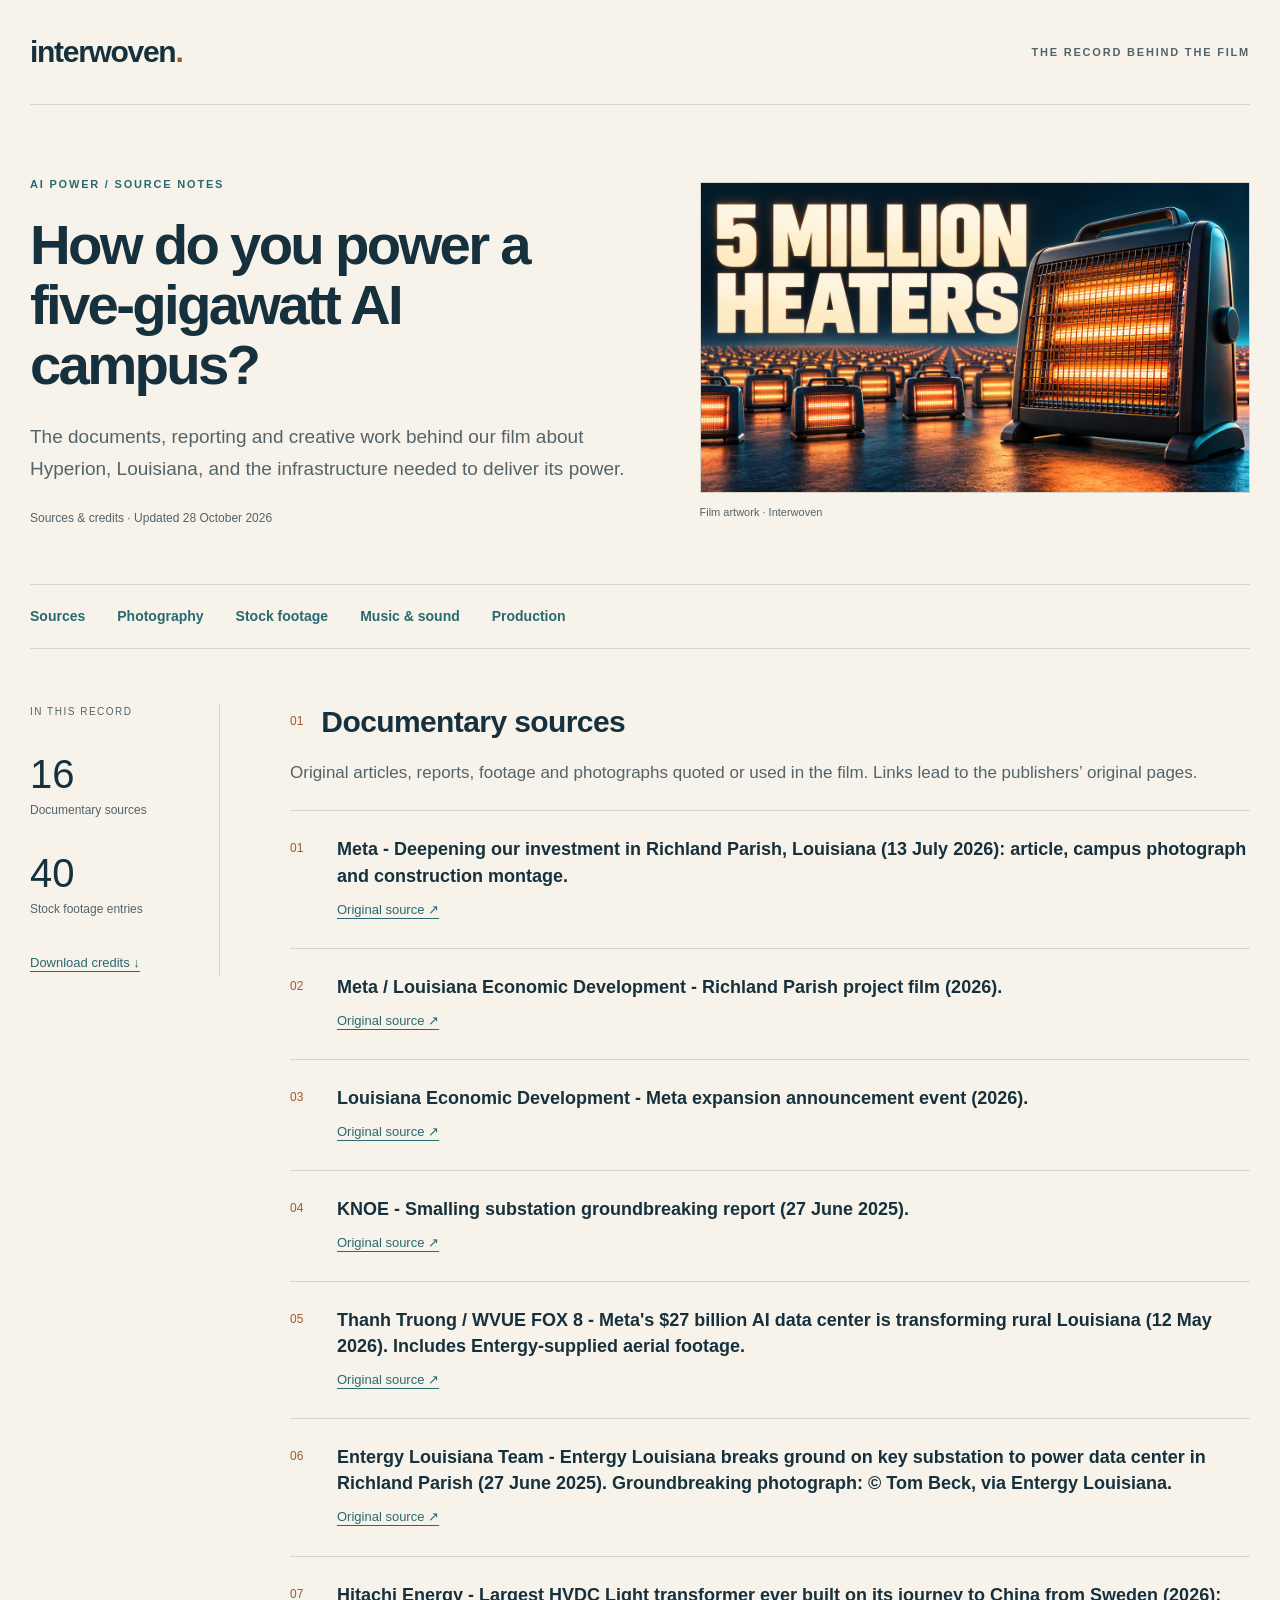
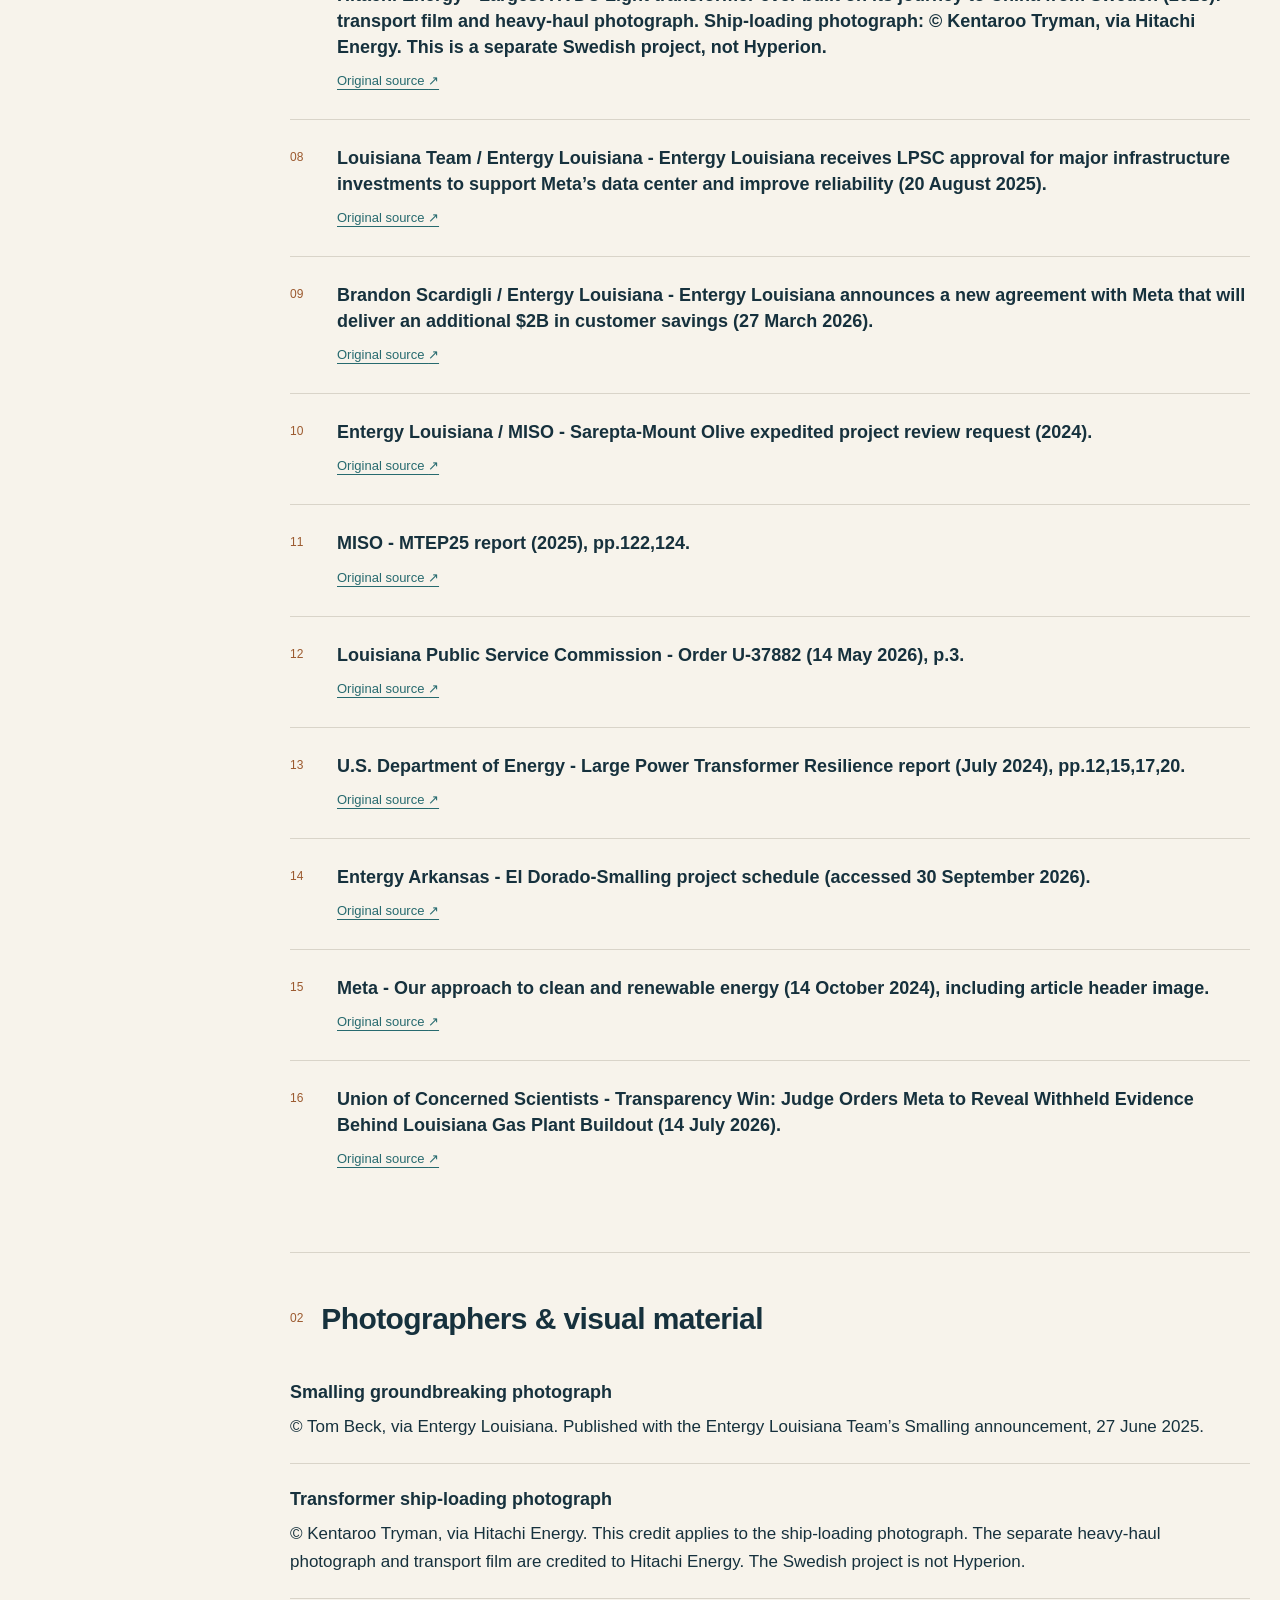
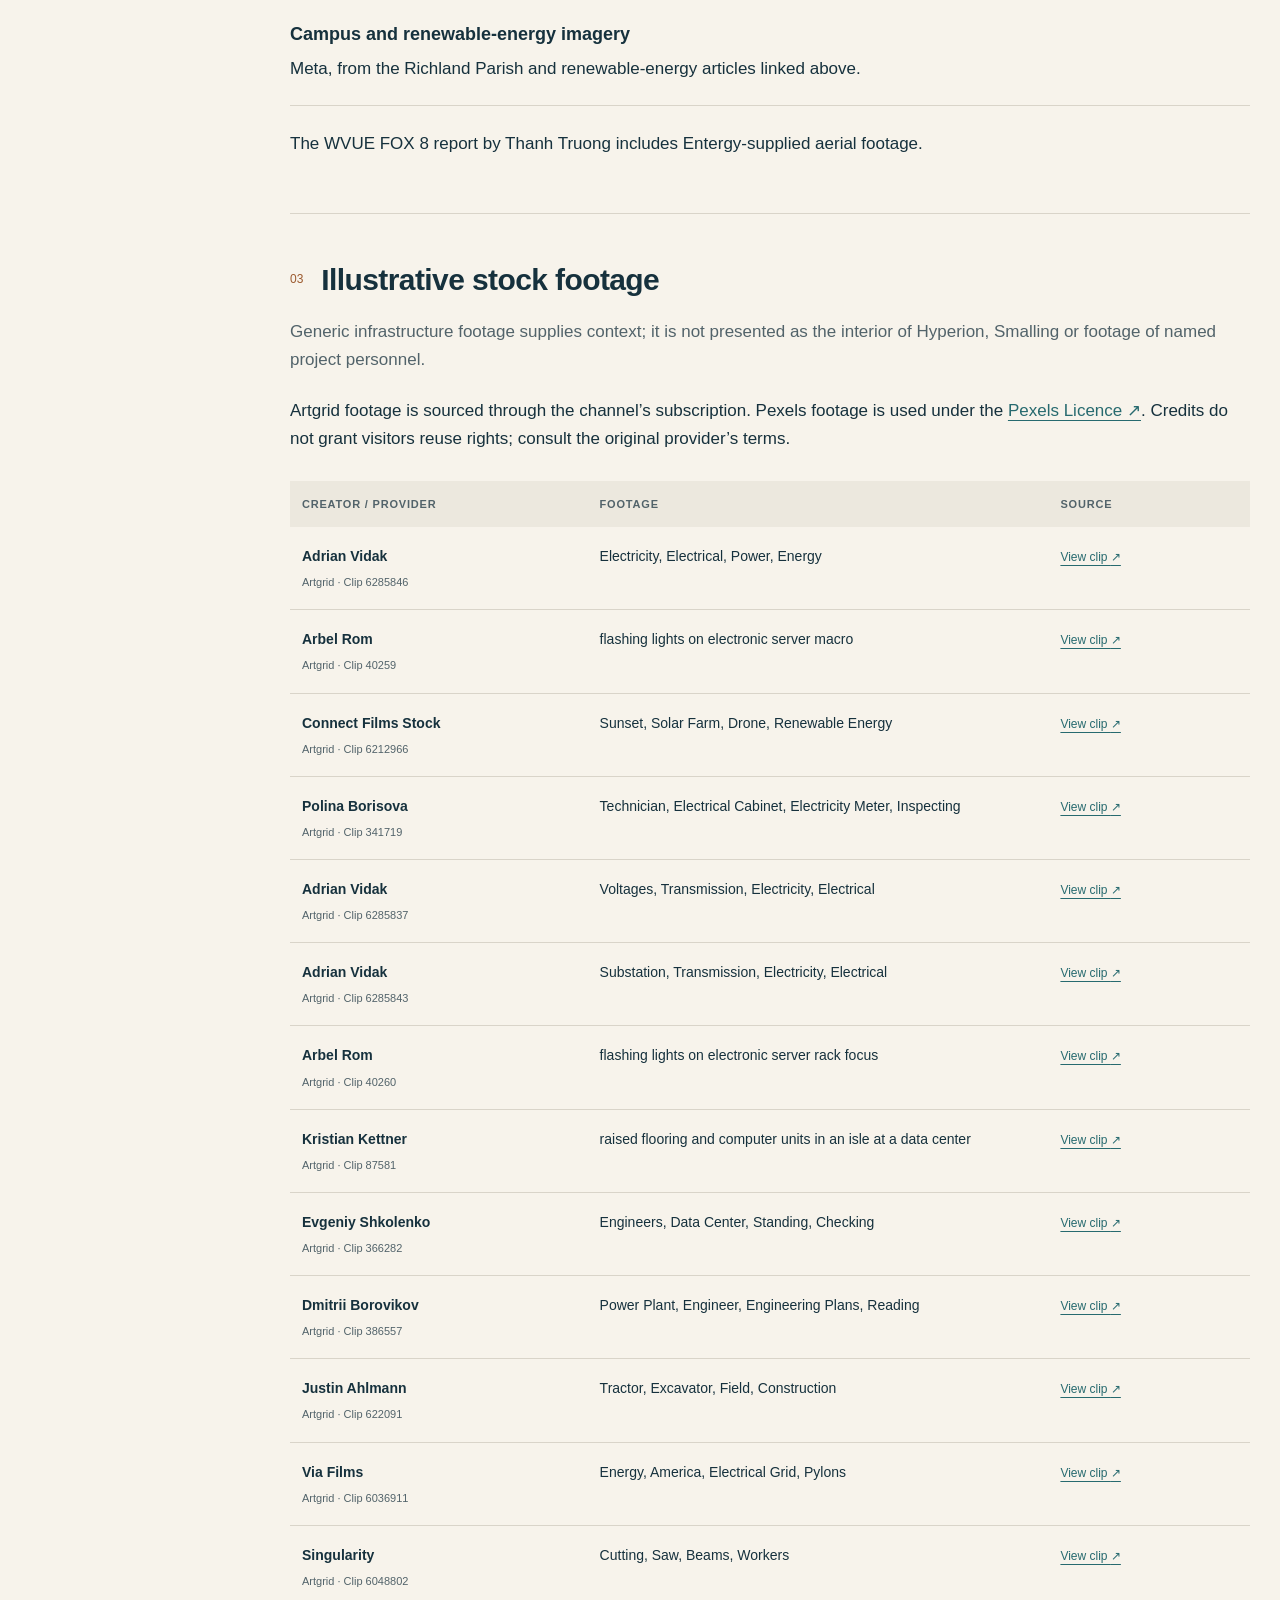
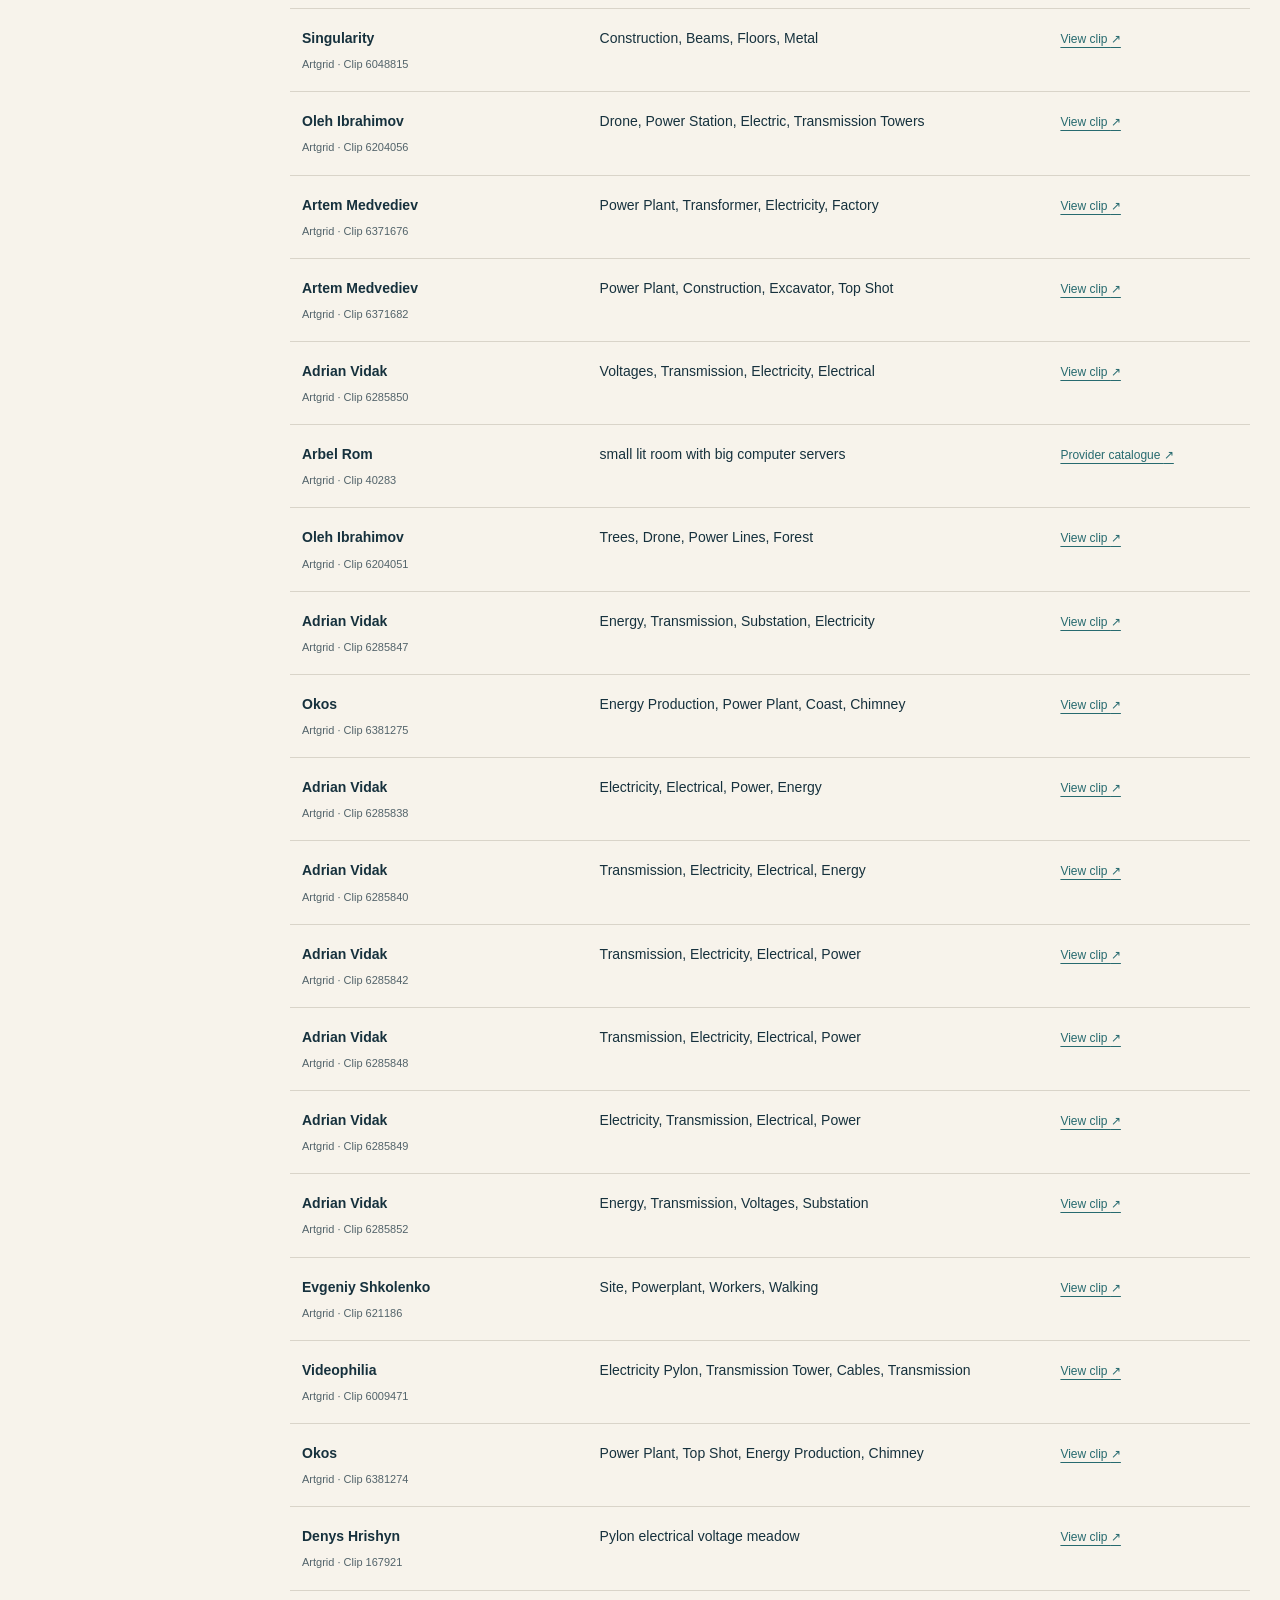
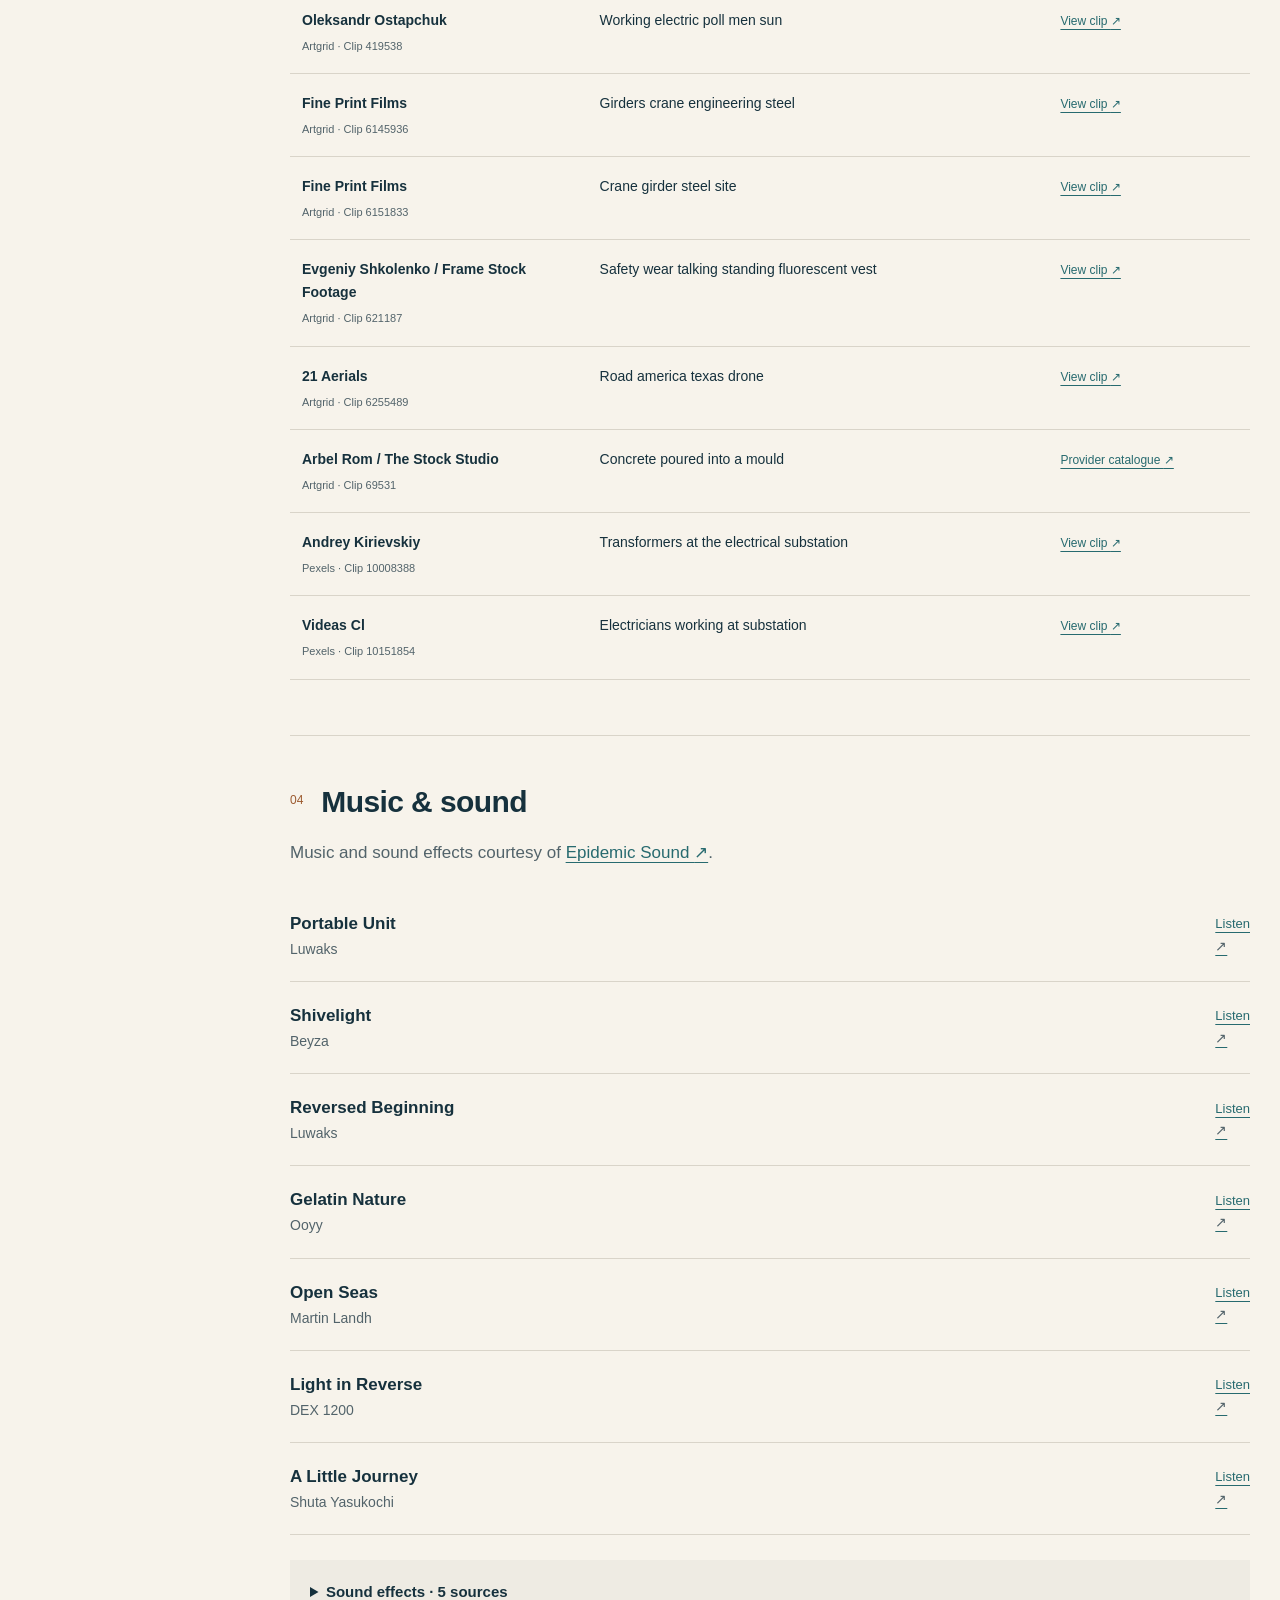
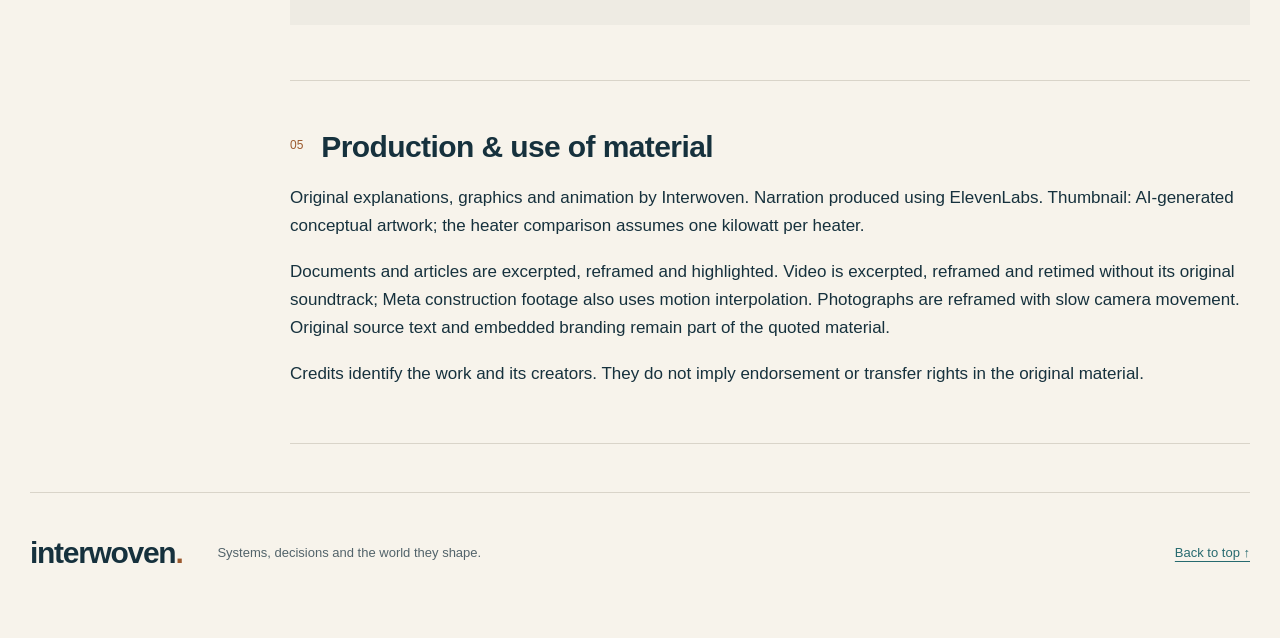
==== ai-power.html @ f5002ae7 "Publish Interwoven sources and AI Power credits" ====
<!doctype html>
<html lang="en"><head><meta charset="utf-8"><meta name="viewport" content="width=device-width,initial-scale=1"><title>AI Power — Sources &amp; credits | Interwoven</title><meta name="description" content="Sources, photographers, footage creators and music credits for Interwoven's documentary about powering a five-gigawatt AI campus."><link rel="stylesheet" href="style.css"></head>
<body><a class="skip" href="#main">Skip to content</a>
<header class="masthead"><a class="wordmark" href="index.html">interwoven<span class="dot">.</span></a><span class="mast-label">THE RECORD BEHIND THE FILM</span></header>
<main id="main"><section class="hero"><div><p class="eyebrow">AI POWER / SOURCE NOTES</p><h1>How do you power a five-gigawatt AI campus?</h1><p class="intro">The documents, reporting and creative work behind our film about Hyperion, Louisiana, and the infrastructure needed to deliver its power.</p><p class="edition">Sources &amp; credits · Updated 28 October 2026</p></div><figure><img src="ai-power-thumbnail.jpg" alt="The film's conceptual thumbnail: a glowing electric heater and the words 5 Million Heaters." width="1280" height="720"><figcaption>Film artwork · Interwoven</figcaption></figure></section>
<nav class="sections" aria-label="On this page"><a href="#sources">Sources</a><a href="#photography">Photography</a><a href="#stock">Stock footage</a><a href="#audio">Music &amp; sound</a><a href="#production">Production</a></nav>
<div class="body-grid"><aside class="rail"><span>IN THIS RECORD</span><strong>16</strong><p>Documentary sources</p><strong>40</strong><p>Stock footage entries</p><a href="credits.txt" download>Download credits ↓</a></aside><div class="content">
<section id="sources"><div class="section-head"><span>01</span><h2>Documentary sources</h2></div><p class="lead">Original articles, reports, footage and photographs quoted or used in the film. Links lead to the publishers’ original pages.</p><div><article class="source" id="source-1"><span class="number">01</span><div><h3>Meta - Deepening our investment in Richland Parish, Louisiana (13 July 2026): article, campus photograph and construction montage.</h3><a href="https://datacenters.atmeta.com/2026/07/deepening-our-investment-in-richland-parish-louisiana/" target="_blank" rel="noopener noreferrer">Original source <span aria-hidden="true">↗</span><span class="sr-only"> (opens in a new tab)</span></a></div></article><article class="source" id="source-2"><span class="number">02</span><div><h3>Meta / Louisiana Economic Development - Richland Parish project film (2026).</h3><a href="https://www.youtube.com/watch?v=7NR0F8vl3Bw" target="_blank" rel="noopener noreferrer">Original source <span aria-hidden="true">↗</span><span class="sr-only"> (opens in a new tab)</span></a></div></article><article class="source" id="source-3"><span class="number">03</span><div><h3>Louisiana Economic Development - Meta expansion announcement event (2026).</h3><a href="https://www.youtube.com/watch?v=KspmW92TL9w" target="_blank" rel="noopener noreferrer">Original source <span aria-hidden="true">↗</span><span class="sr-only"> (opens in a new tab)</span></a></div></article><article class="source" id="source-4"><span class="number">04</span><div><h3>KNOE - Smalling substation groundbreaking report (27 June 2025).</h3><a href="https://www.knoe.com/video/2025/06/27/entergy-louisiana-breaks-ground-substation-serve-meta-data-center/" target="_blank" rel="noopener noreferrer">Original source <span aria-hidden="true">↗</span><span class="sr-only"> (opens in a new tab)</span></a></div></article><article class="source" id="source-5"><span class="number">05</span><div><h3>Thanh Truong / WVUE FOX 8 - Meta&#x27;s $27 billion AI data center is transforming rural Louisiana (12 May 2026). Includes Entergy-supplied aerial footage.</h3><a href="https://www.fox8live.com/2026/05/12/metas-27-billion-ai-data-center-is-transforming-rural-louisiana/" target="_blank" rel="noopener noreferrer">Original source <span aria-hidden="true">↗</span><span class="sr-only"> (opens in a new tab)</span></a></div></article><article class="source" id="source-6"><span class="number">06</span><div><h3>Entergy Louisiana Team - Entergy Louisiana breaks ground on key substation to power data center in Richland Parish (27 June 2025). Groundbreaking photograph: © Tom Beck, via Entergy Louisiana.</h3><a href="https://www.entergy.com/news/entergy-louisiana-breaks-ground-on-key-substation-to-power-data-center-in-richland-parish" target="_blank" rel="noopener noreferrer">Original source <span aria-hidden="true">↗</span><span class="sr-only"> (opens in a new tab)</span></a></div></article><article class="source" id="source-7"><span class="number">07</span><div><h3>Hitachi Energy - Largest HVDC Light transformer ever built on its journey to China from Sweden (2026): transport film and heavy-haul photograph. Ship-loading photograph: © Kentaroo Tryman, via Hitachi Energy. This is a separate Swedish project, not Hyperion.</h3><a href="https://www.hitachienergy.com/se/sv/news-and-events/features/2026/05/largest-hvdc-light-transformer-ever-built-on-its-journey-to-china-from-sweden" target="_blank" rel="noopener noreferrer">Original source <span aria-hidden="true">↗</span><span class="sr-only"> (opens in a new tab)</span></a></div></article><article class="source" id="source-8"><span class="number">08</span><div><h3>Louisiana Team / Entergy Louisiana - Entergy Louisiana receives LPSC approval for major infrastructure investments to support Meta’s data center and improve reliability (20 August 2025).</h3><a href="https://www.entergy.com/news/entergy-louisiana-receives-lpsc-approval-for-major-infrastructure-investments-to-support-metas-data-center-and-improve-reliability" target="_blank" rel="noopener noreferrer">Original source <span aria-hidden="true">↗</span><span class="sr-only"> (opens in a new tab)</span></a></div></article><article class="source" id="source-9"><span class="number">09</span><div><h3>Brandon Scardigli / Entergy Louisiana - Entergy Louisiana announces a new agreement with Meta that will deliver an additional $2B in customer savings (27 March 2026).</h3><a href="https://www.entergy.com/news/entergy-louisiana-announces-a-new-agreement-with-meta-that-will-deliver-an-additional-2b-in-customer-savings" target="_blank" rel="noopener noreferrer">Original source <span aria-hidden="true">↗</span><span class="sr-only"> (opens in a new tab)</span></a></div></article><article class="source" id="source-10"><span class="number">10</span><div><h3>Entergy Louisiana / MISO - Sarepta-Mount Olive expedited project review request (2024).</h3><a href="https://cdn.misoenergy.org/EES%20Sarepta%20to%20Mt%20Olive%20500%20kV%20Project%20EPR713238.pdf" target="_blank" rel="noopener noreferrer">Original source <span aria-hidden="true">↗</span><span class="sr-only"> (opens in a new tab)</span></a></div></article><article class="source" id="source-11"><span class="number">11</span><div><h3>MISO - MTEP25 report (2025), pp.122,124.</h3><a href="https://cdn.misoenergy.org/MTEP25%20Report731648.pdf" target="_blank" rel="noopener noreferrer">Original source <span aria-hidden="true">↗</span><span class="sr-only"> (opens in a new tab)</span></a></div></article><article class="source" id="source-12"><span class="number">12</span><div><h3>Louisiana Public Service Commission - Order U-37882 (14 May 2026), p.3.</h3><a href="https://lpscpubvalence.lpsc.louisiana.gov/portal/PSC/DocumentDetails?documentId=180141" target="_blank" rel="noopener noreferrer">Original source <span aria-hidden="true">↗</span><span class="sr-only"> (opens in a new tab)</span></a></div></article><article class="source" id="source-13"><span class="number">13</span><div><h3>U.S. Department of Energy - Large Power Transformer Resilience report (July 2024), pp.12,15,17,20.</h3><a href="https://www.energy.gov/sites/default/files/2024-10/EXEC-2022-001242%20-%20Large%20Power%20Transformer%20Resilience%20Report%20signed%20by%20Secretary%20Granholm%20on%207-10-24.pdf" target="_blank" rel="noopener noreferrer">Original source <span aria-hidden="true">↗</span><span class="sr-only"> (opens in a new tab)</span></a></div></article><article class="source" id="source-14"><span class="number">14</span><div><h3>Entergy Arkansas - El Dorado-Smalling project schedule (accessed 30 September 2026).</h3><a href="https://www.entergyarkansas.com/eldoradostrong" target="_blank" rel="noopener noreferrer">Original source <span aria-hidden="true">↗</span><span class="sr-only"> (opens in a new tab)</span></a></div></article><article class="source" id="source-15"><span class="number">15</span><div><h3>Meta - Our approach to clean and renewable energy (14 October 2024), including article header image.</h3><a href="https://sustainability.atmeta.com/blog/2024/10/14/our-approach-to-clean-and-renewable-energy/" target="_blank" rel="noopener noreferrer">Original source <span aria-hidden="true">↗</span><span class="sr-only"> (opens in a new tab)</span></a></div></article><article class="source" id="source-16"><span class="number">16</span><div><h3>Union of Concerned Scientists - Transparency Win: Judge Orders Meta to Reveal Withheld Evidence Behind Louisiana Gas Plant Buildout (14 July 2026).</h3><a href="https://www.ucs.org/about/news/judge-orders-meta-explain-new-gas-demand-hyperscale-louisiana-data-center" target="_blank" rel="noopener noreferrer">Original source <span aria-hidden="true">↗</span><span class="sr-only"> (opens in a new tab)</span></a></div></article></div></section>
<section id="photography"><div class="section-head"><span>02</span><h2>Photographers &amp; visual material</h2></div><div class="photo-credit"><h3>Smalling groundbreaking photograph</h3><p>© Tom Beck, via Entergy Louisiana. Published with the Entergy Louisiana Team’s Smalling announcement, 27 June 2025.</p></div><div class="photo-credit"><h3>Transformer ship-loading photograph</h3><p>© Kentaroo Tryman, via Hitachi Energy. This credit applies to the ship-loading photograph. The separate heavy-haul photograph and transport film are credited to Hitachi Energy. The Swedish project is not Hyperion.</p></div><div class="photo-credit"><h3>Campus and renewable-energy imagery</h3><p>Meta, from the Richland Parish and renewable-energy articles linked above.</p></div><p>The WVUE FOX 8 report by Thanh Truong includes Entergy-supplied aerial footage.</p></section>
<section id="stock"><div class="section-head"><span>03</span><h2>Illustrative stock footage</h2></div><p class="lead">Generic infrastructure footage supplies context; it is not presented as the interior of Hyperion, Smalling or footage of named project personnel.</p><p>Artgrid footage is sourced through the channel’s subscription. Pexels footage is used under the <a href="https://www.pexels.com/license/" target="_blank" rel="noopener noreferrer">Pexels Licence <span aria-hidden="true">↗</span><span class="sr-only"> (opens in a new tab)</span></a>. Credits do not grant visitors reuse rights; consult the original provider’s terms.</p><div class="table-wrap"><table><caption class="sr-only">Stock footage creators and original sources</caption><thead><tr><th scope="col">Creator / provider</th><th scope="col">Footage</th><th scope="col">Source</th></tr></thead><tbody><tr><td><strong>Adrian Vidak</strong><small>Artgrid · Clip 6285846</small></td><td>Electricity, Electrical, Power, Energy</td><td><a href="https://artgrid.io/clip/6285846/electricity-electrical-power-energy" target="_blank" rel="noopener noreferrer">View clip <span aria-hidden="true">↗</span><span class="sr-only"> (opens in a new tab)</span></a></td></tr><tr><td><strong>Arbel Rom</strong><small>Artgrid · Clip 40259</small></td><td>flashing lights on electronic server macro</td><td><a href="https://artgrid.io/clip/40259/flashing-lights-on-electronic-server-macro" target="_blank" rel="noopener noreferrer">View clip <span aria-hidden="true">↗</span><span class="sr-only"> (opens in a new tab)</span></a></td></tr><tr><td><strong>Connect Films Stock</strong><small>Artgrid · Clip 6212966</small></td><td>Sunset, Solar Farm, Drone, Renewable Energy</td><td><a href="https://artgrid.io/clip/6212966/sunset-solar-farm-drone-renewable-energy" target="_blank" rel="noopener noreferrer">View clip <span aria-hidden="true">↗</span><span class="sr-only"> (opens in a new tab)</span></a></td></tr><tr><td><strong>Polina Borisova</strong><small>Artgrid · Clip 341719</small></td><td>Technician, Electrical Cabinet, Electricity Meter, Inspecting</td><td><a href="https://artgrid.io/clip/341719/goggles-man-inspecting-electricity-meter" target="_blank" rel="noopener noreferrer">View clip <span aria-hidden="true">↗</span><span class="sr-only"> (opens in a new tab)</span></a></td></tr><tr><td><strong>Adrian Vidak</strong><small>Artgrid · Clip 6285837</small></td><td>Voltages, Transmission, Electricity, Electrical</td><td><a href="https://artgrid.io/clip/6285837/voltages-transmission-electricity-electrical" target="_blank" rel="noopener noreferrer">View clip <span aria-hidden="true">↗</span><span class="sr-only"> (opens in a new tab)</span></a></td></tr><tr><td><strong>Adrian Vidak</strong><small>Artgrid · Clip 6285843</small></td><td>Substation, Transmission, Electricity, Electrical</td><td><a href="https://artgrid.io/clip/6285843/substation-transmission-electricity-electrical" target="_blank" rel="noopener noreferrer">View clip <span aria-hidden="true">↗</span><span class="sr-only"> (opens in a new tab)</span></a></td></tr><tr><td><strong>Arbel Rom</strong><small>Artgrid · Clip 40260</small></td><td>flashing lights on electronic server rack focus</td><td><a href="https://artgrid.io/clip/40260/engines-dark-flashing-computers" target="_blank" rel="noopener noreferrer">View clip <span aria-hidden="true">↗</span><span class="sr-only"> (opens in a new tab)</span></a></td></tr><tr><td><strong>Kristian Kettner</strong><small>Artgrid · Clip 87581</small></td><td>raised flooring and computer units in an isle at a data center</td><td><a href="https://artgrid.io/clip/87581/computer-business-data-center-machine-room" target="_blank" rel="noopener noreferrer">View clip <span aria-hidden="true">↗</span><span class="sr-only"> (opens in a new tab)</span></a></td></tr><tr><td><strong>Evgeniy Shkolenko</strong><small>Artgrid · Clip 366282</small></td><td>Engineers, Data Center, Standing, Checking</td><td><a href="https://artgrid.io/clip/366282/data-center-security-servers-checking" target="_blank" rel="noopener noreferrer">View clip <span aria-hidden="true">↗</span><span class="sr-only"> (opens in a new tab)</span></a></td></tr><tr><td><strong>Dmitrii Borovikov</strong><small>Artgrid · Clip 386557</small></td><td>Power Plant, Engineer, Engineering Plans, Reading</td><td><a href="https://artgrid.io/clip/386557/engineering-plans-power-plant-switches-helmet" target="_blank" rel="noopener noreferrer">View clip <span aria-hidden="true">↗</span><span class="sr-only"> (opens in a new tab)</span></a></td></tr><tr><td><strong>Justin Ahlmann</strong><small>Artgrid · Clip 622091</small></td><td>Tractor, Excavator, Field, Construction</td><td><a href="https://artgrid.io/clip/622091/construction-tractor-excavator-field" target="_blank" rel="noopener noreferrer">View clip <span aria-hidden="true">↗</span><span class="sr-only"> (opens in a new tab)</span></a></td></tr><tr><td><strong>Via Films</strong><small>Artgrid · Clip 6036911</small></td><td>Energy, America, Electrical Grid, Pylons</td><td><a href="https://artgrid.io/clip/6036911/energy-america-electrical-grid-pylons" target="_blank" rel="noopener noreferrer">View clip <span aria-hidden="true">↗</span><span class="sr-only"> (opens in a new tab)</span></a></td></tr><tr><td><strong>Singularity</strong><small>Artgrid · Clip 6048802</small></td><td>Cutting, Saw, Beams, Workers</td><td><a href="https://artgrid.io/clip/6048802/cutting-saw-beams-workers" target="_blank" rel="noopener noreferrer">View clip <span aria-hidden="true">↗</span><span class="sr-only"> (opens in a new tab)</span></a></td></tr><tr><td><strong>Singularity</strong><small>Artgrid · Clip 6048815</small></td><td>Construction, Beams, Floors, Metal</td><td><a href="https://artgrid.io/clip/6048815/construction-beams-floors-metal" target="_blank" rel="noopener noreferrer">View clip <span aria-hidden="true">↗</span><span class="sr-only"> (opens in a new tab)</span></a></td></tr><tr><td><strong>Oleh Ibrahimov</strong><small>Artgrid · Clip 6204056</small></td><td>Drone, Power Station, Electric, Transmission Towers</td><td><a href="https://artgrid.io/clip/6204056/drone-power-station-electric-transmission-towers" target="_blank" rel="noopener noreferrer">View clip <span aria-hidden="true">↗</span><span class="sr-only"> (opens in a new tab)</span></a></td></tr><tr><td><strong>Artem Medvediev</strong><small>Artgrid · Clip 6371676</small></td><td>Power Plant, Transformer, Electricity, Factory</td><td><a href="https://artgrid.io/clip/6371676/power-plant-transformer-electricity-factory" target="_blank" rel="noopener noreferrer">View clip <span aria-hidden="true">↗</span><span class="sr-only"> (opens in a new tab)</span></a></td></tr><tr><td><strong>Artem Medvediev</strong><small>Artgrid · Clip 6371682</small></td><td>Power Plant, Construction, Excavator, Top Shot</td><td><a href="https://artgrid.io/clip/6371682/power-plant-construction-excavator-top-shot" target="_blank" rel="noopener noreferrer">View clip <span aria-hidden="true">↗</span><span class="sr-only"> (opens in a new tab)</span></a></td></tr><tr><td><strong>Adrian Vidak</strong><small>Artgrid · Clip 6285850</small></td><td>Voltages, Transmission, Electricity, Electrical</td><td><a href="https://artgrid.io/clip/6285850/voltages-transmission-electricity-electrical" target="_blank" rel="noopener noreferrer">View clip <span aria-hidden="true">↗</span><span class="sr-only"> (opens in a new tab)</span></a></td></tr><tr><td><strong>Arbel Rom</strong><small>Artgrid · Clip 40283</small></td><td>small lit room with big computer servers</td><td><a href="https://artgrid.io" target="_blank" rel="noopener noreferrer">Provider catalogue <span aria-hidden="true">↗</span><span class="sr-only"> (opens in a new tab)</span></a></td></tr><tr><td><strong>Oleh Ibrahimov</strong><small>Artgrid · Clip 6204051</small></td><td>Trees, Drone, Power Lines, Forest</td><td><a href="https://artgrid.io/clip/6204051/trees-drone-power-lines-forest" target="_blank" rel="noopener noreferrer">View clip <span aria-hidden="true">↗</span><span class="sr-only"> (opens in a new tab)</span></a></td></tr><tr><td><strong>Adrian Vidak</strong><small>Artgrid · Clip 6285847</small></td><td>Energy, Transmission, Substation, Electricity</td><td><a href="https://artgrid.io/clip/6285847/energy-transmission-substation-electricity" target="_blank" rel="noopener noreferrer">View clip <span aria-hidden="true">↗</span><span class="sr-only"> (opens in a new tab)</span></a></td></tr><tr><td><strong>Okos</strong><small>Artgrid · Clip 6381275</small></td><td>Energy Production, Power Plant, Coast, Chimney</td><td><a href="https://artgrid.io/clip/6381275/energy-production-power-plant-coast-chimney" target="_blank" rel="noopener noreferrer">View clip <span aria-hidden="true">↗</span><span class="sr-only"> (opens in a new tab)</span></a></td></tr><tr><td><strong>Adrian Vidak</strong><small>Artgrid · Clip 6285838</small></td><td>Electricity, Electrical, Power, Energy</td><td><a href="https://artgrid.io/clip/6285838/electricity-electrical-power-energy" target="_blank" rel="noopener noreferrer">View clip <span aria-hidden="true">↗</span><span class="sr-only"> (opens in a new tab)</span></a></td></tr><tr><td><strong>Adrian Vidak</strong><small>Artgrid · Clip 6285840</small></td><td>Transmission, Electricity, Electrical, Energy</td><td><a href="https://artgrid.io/clip/6285840/transmission-electricity-electrical-energy" target="_blank" rel="noopener noreferrer">View clip <span aria-hidden="true">↗</span><span class="sr-only"> (opens in a new tab)</span></a></td></tr><tr><td><strong>Adrian Vidak</strong><small>Artgrid · Clip 6285842</small></td><td>Transmission, Electricity, Electrical, Power</td><td><a href="https://artgrid.io/clip/6285842/transmission-electricity-electrical-power" target="_blank" rel="noopener noreferrer">View clip <span aria-hidden="true">↗</span><span class="sr-only"> (opens in a new tab)</span></a></td></tr><tr><td><strong>Adrian Vidak</strong><small>Artgrid · Clip 6285848</small></td><td>Transmission, Electricity, Electrical, Power</td><td><a href="https://artgrid.io/clip/6285848/transmission-electricity-electrical-power" target="_blank" rel="noopener noreferrer">View clip <span aria-hidden="true">↗</span><span class="sr-only"> (opens in a new tab)</span></a></td></tr><tr><td><strong>Adrian Vidak</strong><small>Artgrid · Clip 6285849</small></td><td>Electricity, Transmission, Electrical, Power</td><td><a href="https://artgrid.io/clip/6285849/electricity-transmission-electrical-power" target="_blank" rel="noopener noreferrer">View clip <span aria-hidden="true">↗</span><span class="sr-only"> (opens in a new tab)</span></a></td></tr><tr><td><strong>Adrian Vidak</strong><small>Artgrid · Clip 6285852</small></td><td>Energy, Transmission, Voltages, Substation</td><td><a href="https://artgrid.io/clip/6285852/energy-transmission-voltages-substation" target="_blank" rel="noopener noreferrer">View clip <span aria-hidden="true">↗</span><span class="sr-only"> (opens in a new tab)</span></a></td></tr><tr><td><strong>Evgeniy Shkolenko</strong><small>Artgrid · Clip 621186</small></td><td>Site, Powerplant, Workers, Walking</td><td><a href="https://artgrid.io/clip/621186/workers-site-powerplant-safety-wear" target="_blank" rel="noopener noreferrer">View clip <span aria-hidden="true">↗</span><span class="sr-only"> (opens in a new tab)</span></a></td></tr><tr><td><strong>Videophilia</strong><small>Artgrid · Clip 6009471</small></td><td>Electricity Pylon, Transmission Tower, Cables, Transmission</td><td><a href="https://artgrid.io/clip/6009471/electricity-pylon-transmission-tower-cables-transmission" target="_blank" rel="noopener noreferrer">View clip <span aria-hidden="true">↗</span><span class="sr-only"> (opens in a new tab)</span></a></td></tr><tr><td><strong>Okos</strong><small>Artgrid · Clip 6381274</small></td><td>Power Plant, Top Shot, Energy Production, Chimney</td><td><a href="https://artgrid.io/clip/6381274/power-plant-top-shot-energy-production-chimney" target="_blank" rel="noopener noreferrer">View clip <span aria-hidden="true">↗</span><span class="sr-only"> (opens in a new tab)</span></a></td></tr><tr><td><strong>Denys Hrishyn</strong><small>Artgrid · Clip 167921</small></td><td>Pylon electrical voltage meadow</td><td><a href="https://artgrid.io/clip/167921/pylon-electrical-voltage-meadow" target="_blank" rel="noopener noreferrer">View clip <span aria-hidden="true">↗</span><span class="sr-only"> (opens in a new tab)</span></a></td></tr><tr><td><strong>Oleksandr Ostapchuk</strong><small>Artgrid · Clip 419538</small></td><td>Working electric poll men sun</td><td><a href="https://artgrid.io/clip/419538/working-electric-poll-men-sun" target="_blank" rel="noopener noreferrer">View clip <span aria-hidden="true">↗</span><span class="sr-only"> (opens in a new tab)</span></a></td></tr><tr><td><strong>Fine Print Films</strong><small>Artgrid · Clip 6145936</small></td><td>Girders crane engineering steel</td><td><a href="https://artgrid.io/clip/6145936/girders-crane-engineering-steel" target="_blank" rel="noopener noreferrer">View clip <span aria-hidden="true">↗</span><span class="sr-only"> (opens in a new tab)</span></a></td></tr><tr><td><strong>Fine Print Films</strong><small>Artgrid · Clip 6151833</small></td><td>Crane girder steel site</td><td><a href="https://artgrid.io/clip/6151833/crane-girder-steel-site" target="_blank" rel="noopener noreferrer">View clip <span aria-hidden="true">↗</span><span class="sr-only"> (opens in a new tab)</span></a></td></tr><tr><td><strong>Evgeniy Shkolenko / Frame Stock Footage</strong><small>Artgrid · Clip 621187</small></td><td>Safety wear talking standing fluorescent vest</td><td><a href="https://artgrid.io/clip/621187/safety-wear-talking-standing-fluorescent-vest" target="_blank" rel="noopener noreferrer">View clip <span aria-hidden="true">↗</span><span class="sr-only"> (opens in a new tab)</span></a></td></tr><tr><td><strong>21 Aerials</strong><small>Artgrid · Clip 6255489</small></td><td>Road america texas drone</td><td><a href="https://artgrid.io/clip/6255489/road-america-texas-drone" target="_blank" rel="noopener noreferrer">View clip <span aria-hidden="true">↗</span><span class="sr-only"> (opens in a new tab)</span></a></td></tr><tr><td><strong>Arbel Rom / The Stock Studio</strong><small>Artgrid · Clip 69531</small></td><td>Concrete poured into a mould</td><td><a href="https://artgrid.io" target="_blank" rel="noopener noreferrer">Provider catalogue <span aria-hidden="true">↗</span><span class="sr-only"> (opens in a new tab)</span></a></td></tr><tr><td><strong>Andrey Kirievskiy</strong><small>Pexels · Clip 10008388</small></td><td>Transformers at the electrical substation</td><td><a href="https://www.pexels.com/video/transformers-at-the-electrical-substation-10008388/" target="_blank" rel="noopener noreferrer">View clip <span aria-hidden="true">↗</span><span class="sr-only"> (opens in a new tab)</span></a></td></tr><tr><td><strong>Videas Cl</strong><small>Pexels · Clip 10151854</small></td><td>Electricians working at substation</td><td><a href="https://www.pexels.com/video/electricians-working-at-substation-10151854/" target="_blank" rel="noopener noreferrer">View clip <span aria-hidden="true">↗</span><span class="sr-only"> (opens in a new tab)</span></a></td></tr></tbody></table></div></section>
<section id="audio"><div class="section-head"><span>04</span><h2>Music &amp; sound</h2></div><p class="lead">Music and sound effects courtesy of <a href="https://www.epidemicsound.com" target="_blank" rel="noopener noreferrer">Epidemic Sound <span aria-hidden="true">↗</span><span class="sr-only"> (opens in a new tab)</span></a>.</p><ul class="music"><li><div><strong>Portable Unit</strong><span>Luwaks</span></div><a href="https://www.epidemicsound.com/music/tracks/f364b472-6fdd-4538-8f04-2a88a6761cdf/" target="_blank" rel="noopener noreferrer">Listen <span aria-hidden="true">↗</span><span class="sr-only"> (opens in a new tab)</span></a></li><li><div><strong>Shivelight</strong><span>Beyza</span></div><a href="https://www.epidemicsound.com/music/tracks/d3f3ba76-3856-425e-925f-27ab17a401a5/" target="_blank" rel="noopener noreferrer">Listen <span aria-hidden="true">↗</span><span class="sr-only"> (opens in a new tab)</span></a></li><li><div><strong>Reversed Beginning</strong><span>Luwaks</span></div><a href="https://www.epidemicsound.com/music/tracks/beb8738e-2984-31bb-934c-294237f9d351/" target="_blank" rel="noopener noreferrer">Listen <span aria-hidden="true">↗</span><span class="sr-only"> (opens in a new tab)</span></a></li><li><div><strong>Gelatin Nature</strong><span>Ooyy</span></div><a href="https://www.epidemicsound.com/music/tracks/f6e503d7-5b2f-325c-9b13-8e5a6f2b9a03/" target="_blank" rel="noopener noreferrer">Listen <span aria-hidden="true">↗</span><span class="sr-only"> (opens in a new tab)</span></a></li><li><div><strong>Open Seas</strong><span>Martin Landh</span></div><a href="https://www.epidemicsound.com/music/tracks/25dc47dc-7f79-49e5-bf27-0c15fcd4c15e/" target="_blank" rel="noopener noreferrer">Listen <span aria-hidden="true">↗</span><span class="sr-only"> (opens in a new tab)</span></a></li><li><div><strong>Light in Reverse</strong><span>DEX 1200</span></div><a href="https://www.epidemicsound.com/music/tracks/b1d885e7-91ea-438c-bed2-0651eb5a5520/" target="_blank" rel="noopener noreferrer">Listen <span aria-hidden="true">↗</span><span class="sr-only"> (opens in a new tab)</span></a></li><li><div><strong>A Little Journey</strong><span>Shuta Yasukochi</span></div><a href="https://www.epidemicsound.com/music/tracks/99d2db7a-d020-4c67-9a11-abfb2516d322/" target="_blank" rel="noopener noreferrer">Listen <span aria-hidden="true">↗</span><span class="sr-only"> (opens in a new tab)</span></a></li></ul><details><summary>Sound effects · 5 sources</summary><ul class="effects"><li><a href="https://www.epidemicsound.com/sound-effects/tracks/c52cf22f-9ad0-4e26-b841-f5951a4f7526/" target="_blank" rel="noopener noreferrer">Swooshes, Whoosh, Designed, Swoosh, Light <span aria-hidden="true">↗</span><span class="sr-only"> (opens in a new tab)</span></a></li><li><a href="https://www.epidemicsound.com/sound-effects/tracks/b094765f-6b8d-4663-86af-45f97434070e/" target="_blank" rel="noopener noreferrer">User Interface, Click, Mechanical, Button, Short, Variations <span aria-hidden="true">↗</span><span class="sr-only"> (opens in a new tab)</span></a></li><li><a href="https://www.epidemicsound.com/sound-effects/tracks/fd14f31c-df87-48f5-8a33-579df5abd66a/" target="_blank" rel="noopener noreferrer">User Interface, Click, Button, Short, Soft, Low, Chord, One Hit <span aria-hidden="true">↗</span><span class="sr-only"> (opens in a new tab)</span></a></li><li><a href="https://www.epidemicsound.com/sound-effects/tracks/ffd6737b-c2b6-4454-b803-d7ac1743f725/" target="_blank" rel="noopener noreferrer">Paper, Handle, Notepad, Page Turn, Single <span aria-hidden="true">↗</span><span class="sr-only"> (opens in a new tab)</span></a></li><li><a href="https://www.epidemicsound.com/sound-effects/tracks/844f57e0-db47-4ea9-b712-8757b37ef151/" target="_blank" rel="noopener noreferrer">User Interface, Click, Button, Short, Soft, Click, Mid, Dry, Woody <span aria-hidden="true">↗</span><span class="sr-only"> (opens in a new tab)</span></a></li></ul></details></section>
<section id="production"><div class="section-head"><span>05</span><h2>Production &amp; use of material</h2></div><p>Original explanations, graphics and animation by Interwoven. Narration produced using ElevenLabs. Thumbnail: AI-generated conceptual artwork; the heater comparison assumes one kilowatt per heater.</p><p>Documents and articles are excerpted, reframed and highlighted. Video is excerpted, reframed and retimed without its original soundtrack; Meta construction footage also uses motion interpolation. Photographs are reframed with slow camera movement. Original source text and embedded branding remain part of the quoted material.</p><p>Credits identify the work and its creators. They do not imply endorsement or transfer rights in the original material.</p></section>
</div></div></main><footer><a class="wordmark" href="index.html">interwoven<span class="dot">.</span></a><p>Systems, decisions and the world they shape.</p><a href="#main">Back to top ↑</a></footer></body></html>
---- style.css ----
:root{--ink:#16313d;--paper:#f7f3eb;--teal:#276a6f;--copper:#9b592e;--line:#d9d4c9;--muted:#52636a}*{box-sizing:border-box}html{scroll-behavior:smooth;scroll-padding-top:90px}body{margin:0;color:var(--ink);background:var(--paper);font:17px/1.65 Arial,Helvetica,sans-serif}a{color:var(--teal);text-underline-offset:4px}a:hover{color:var(--copper)}a:focus-visible,summary:focus-visible{outline:3px solid var(--copper);outline-offset:5px}h1,h2,h3,p,figure{margin:0}h1{font-size:clamp(38px,4.4vw,66px);font-weight:600;line-height:1.07;letter-spacing:-2.7px}h2{font-size:30px;line-height:1.18;letter-spacing:-.6px}h3{font-size:18px;line-height:1.45;font-weight:600}p+p{margin-top:18px}.draft{background:var(--ink);color:#fff5e6;padding:9px max(24px,calc((100vw - 1240px)/2));font-size:11px;letter-spacing:1.5px;font-weight:bold;display:flex;justify-content:space-between;gap:20px}.draft span{font-weight:normal;letter-spacing:.3px}.masthead,main,footer{max-width:1240px;margin:auto}.masthead{display:flex;justify-content:space-between;align-items:center;padding:27px 0;border-bottom:1px solid var(--line)}.wordmark{font-size:30px;font-weight:700;letter-spacing:-1.3px;text-decoration:none;color:var(--ink)}.dot{color:var(--copper)}.mast-label,.eyebrow{font-size:11px;letter-spacing:1.8px;font-weight:bold}.mast-label{color:var(--muted)}.hero{display:grid;grid-template-columns:1.1fr 1fr;gap:64px;padding:70px 0 55px;align-items:center}.eyebrow{color:var(--teal);margin-bottom:22px}.intro{color:var(--muted);font-size:19px;max-width:610px;margin-top:26px;line-height:1.65}.edition{font-size:12px;color:var(--muted);margin-top:25px}.hero img,.episode img{width:100%;height:auto;display:block;border:1px solid var(--line)}figcaption{font-size:11px;color:var(--muted);margin-top:10px}.sections{position:sticky;top:0;z-index:3;display:flex;flex-wrap:wrap;gap:15px 32px;background:rgba(247,243,235,.98);padding:20px 0;border-block:1px solid var(--line)}.sections a{font-size:14px;font-weight:bold;text-decoration:none}.body-grid{display:grid;grid-template-columns:190px minmax(0,1fr);gap:70px;padding-top:55px}.rail{border-right:1px solid var(--line);align-self:start;padding-right:25px}.rail>span{display:block;font-size:10px;letter-spacing:1.5px;color:var(--muted);margin-bottom:30px}.rail strong{font-size:40px;font-weight:400;line-height:1.2;display:block}.rail p{font-size:12px;color:var(--muted);margin:3px 0 28px}.rail a{font-size:13px}.content section{padding-bottom:55px;margin-bottom:48px;border-bottom:1px solid var(--line)}.section-head{display:flex;align-items:center;gap:18px;margin-bottom:20px}.section-head>span{font-size:12px;color:var(--copper)}.lead{color:var(--muted);margin-bottom:23px}.source{display:grid;grid-template-columns:33px minmax(0,1fr);gap:14px;padding:25px 0;border-top:1px solid var(--line)}.source .number{font-size:12px;color:var(--copper);padding-top:3px}.source a{font-size:13px;display:inline-block;margin-top:10px}.photo-credit{padding:22px 0;border-bottom:1px solid var(--line)}.photo-credit p{margin-top:8px}.photo-credit:last-of-type{margin-bottom:24px}.table-wrap{margin-top:28px}table{width:100%;border-collapse:collapse;text-align:left;font-size:14px}th{font-size:11px;letter-spacing:.8px;text-transform:uppercase;color:var(--muted);padding:14px 12px;background:#ece8de}td{border-bottom:1px solid var(--line);padding:18px 12px;vertical-align:top;overflow-wrap:anywhere}td:first-child{width:31%}td:last-child{width:21%}td small{display:block;color:var(--muted);font-size:11px;margin-top:5px}td a{font-size:12px}.music{list-style:none;padding:0;margin:0}.music li{display:flex;justify-content:space-between;gap:25px;padding:20px 0;border-bottom:1px solid var(--line)}.music strong,.music span{display:block}.music span{color:var(--muted);font-size:14px}.music a{align-self:center;font-size:13px}details{margin-top:25px;background:#eeebe3;padding:20px}summary{font-weight:bold;cursor:pointer;font-size:15px}.effects{padding-left:22px}.effects li{padding:8px 0;font-size:14px}footer{border-top:1px solid var(--line);padding:35px 0 60px;display:flex;align-items:center;gap:35px;flex-wrap:wrap}footer p{font-size:13px;color:var(--muted)}footer>a:last-child{margin-left:auto;font-size:13px}.library{padding:70px 0 90px}.episode{display:grid;grid-template-columns:1.1fr 1fr;align-items:center;gap:50px;text-decoration:none;color:var(--ink);margin-top:60px;border-top:1px solid var(--line);padding-top:35px}.episode h2{font-size:38px}.episode p:not(.eyebrow){margin:20px 0;color:var(--muted)}.action{font-size:14px;font-weight:bold;color:var(--teal)}.sr-only{position:absolute;width:1px;height:1px;padding:0;overflow:hidden;clip:rect(0,0,0,0);white-space:nowrap;border:0}.skip{position:absolute;left:20px;top:-100px;background:white;padding:10px;z-index:10}.skip:focus{top:10px}@media(max-width:1320px){.masthead,main,footer{margin-inline:30px}}@media(max-width:850px){.hero{gap:35px;grid-template-columns:1fr;padding:45px 0}.hero figure{max-width:610px}.body-grid{grid-template-columns:1fr;gap:0}.rail{display:none}.mast-label{font-size:9px}.episode{grid-template-columns:1fr;gap:25px}.sections{gap:12px 22px}.content section{padding-bottom:35px;margin-bottom:35px}h1{letter-spacing:-1.5px}.library{padding-top:45px}}@media(max-width:520px){body{font-size:16px}.masthead,main,footer{margin-inline:20px}.masthead{padding:20px 0}.mast-label{display:none}.draft{padding-inline:20px;font-size:9px;letter-spacing:.8px}.draft span{font-size:9px}.wordmark{font-size:27px}.hero{padding-top:38px;gap:28px}h1{font-size:40px}.intro{font-size:17px}.sections{position:static;gap:10px 18px;padding:16px 0}.sections a{font-size:12px}.body-grid{padding-top:35px}.section-head h2{font-size:26px}.source{gap:8px;grid-template-columns:24px minmax(0,1fr)}.source h3{font-size:16px}.table-wrap{overflow-x:auto}table{min-width:470px}.music strong{font-size:16px}footer{gap:16px}footer>a:last-child{margin-left:0}.episode h2{font-size:30px}}@media(prefers-reduced-motion:reduce){html{scroll-behavior:auto}}@media print{.draft,.sections,.rail,footer,.skip{display:none}.hero{padding:20px 0}.hero figure{display:none}.hero,.body-grid{display:block}body{font-size:11pt;background:white}h1{font-size:28pt}.content section{break-inside:auto}details{display:block}a{color:inherit}.source,table tr,.photo-credit{break-inside:avoid}.masthead,main{margin:0}}
:root{color-scheme:light}.content{min-width:0}
@media(max-width:520px){.table-wrap{overflow:visible}table{min-width:0;display:block}thead{position:absolute;width:1px;height:1px;overflow:hidden;clip:rect(0,0,0,0)}tbody{display:block}tbody tr{display:grid;grid-template-columns:minmax(0,1fr);padding:18px 0;border-top:1px solid var(--line)}td,td:first-child,td:last-child{display:block;width:100%;padding:3px 0;border:0}td small{margin-top:2px}td:last-child{padding-top:9px}}
@media(max-width:520px){.table-wrap{overflow:visible}table{min-width:0;display:block}thead{position:absolute;width:1px;height:1px;overflow:hidden;clip:rect(0,0,0,0)}tbody{display:block}tbody tr{display:grid;grid-template-columns:minmax(0,1fr);padding:18px 0;border-top:1px solid var(--line)}td,td:first-child,td:last-child{display:block;width:100%;padding:3px 0;border:0}td small{margin-top:2px}td:last-child{padding-top:9px}}
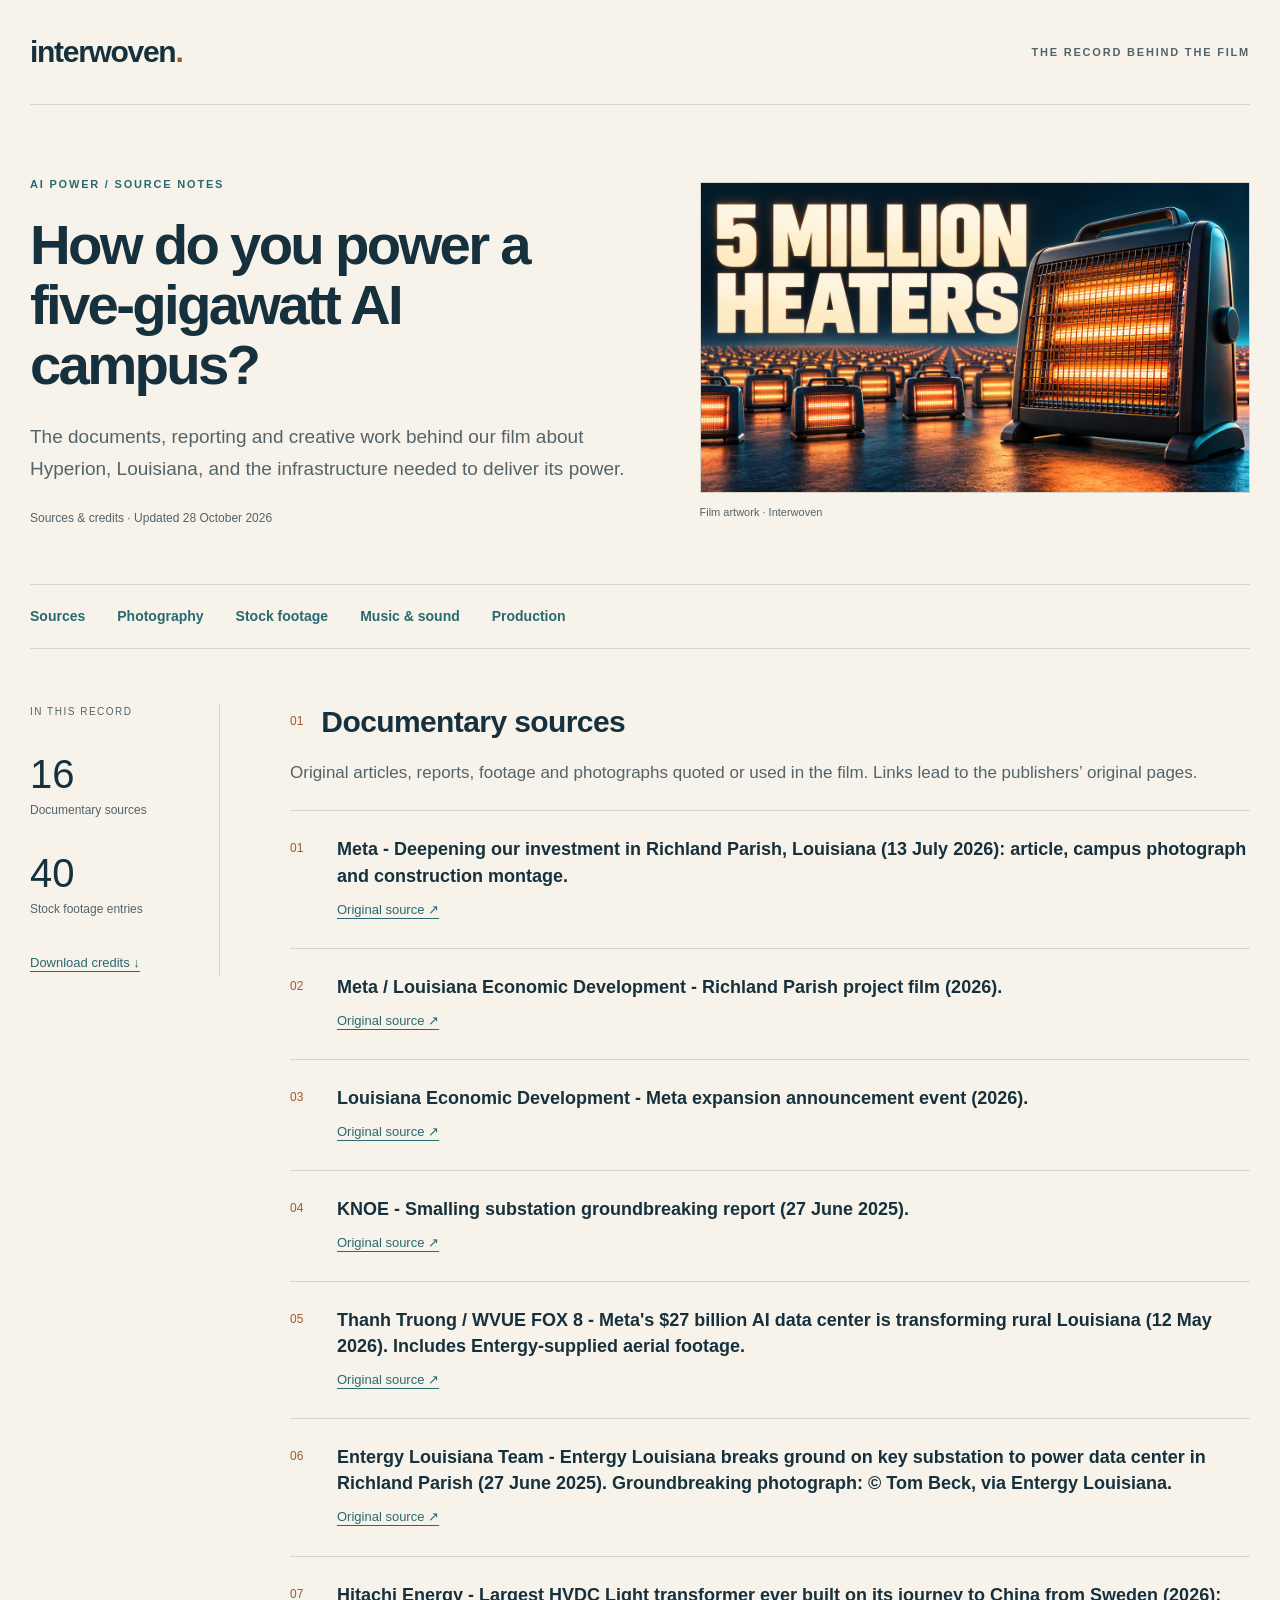
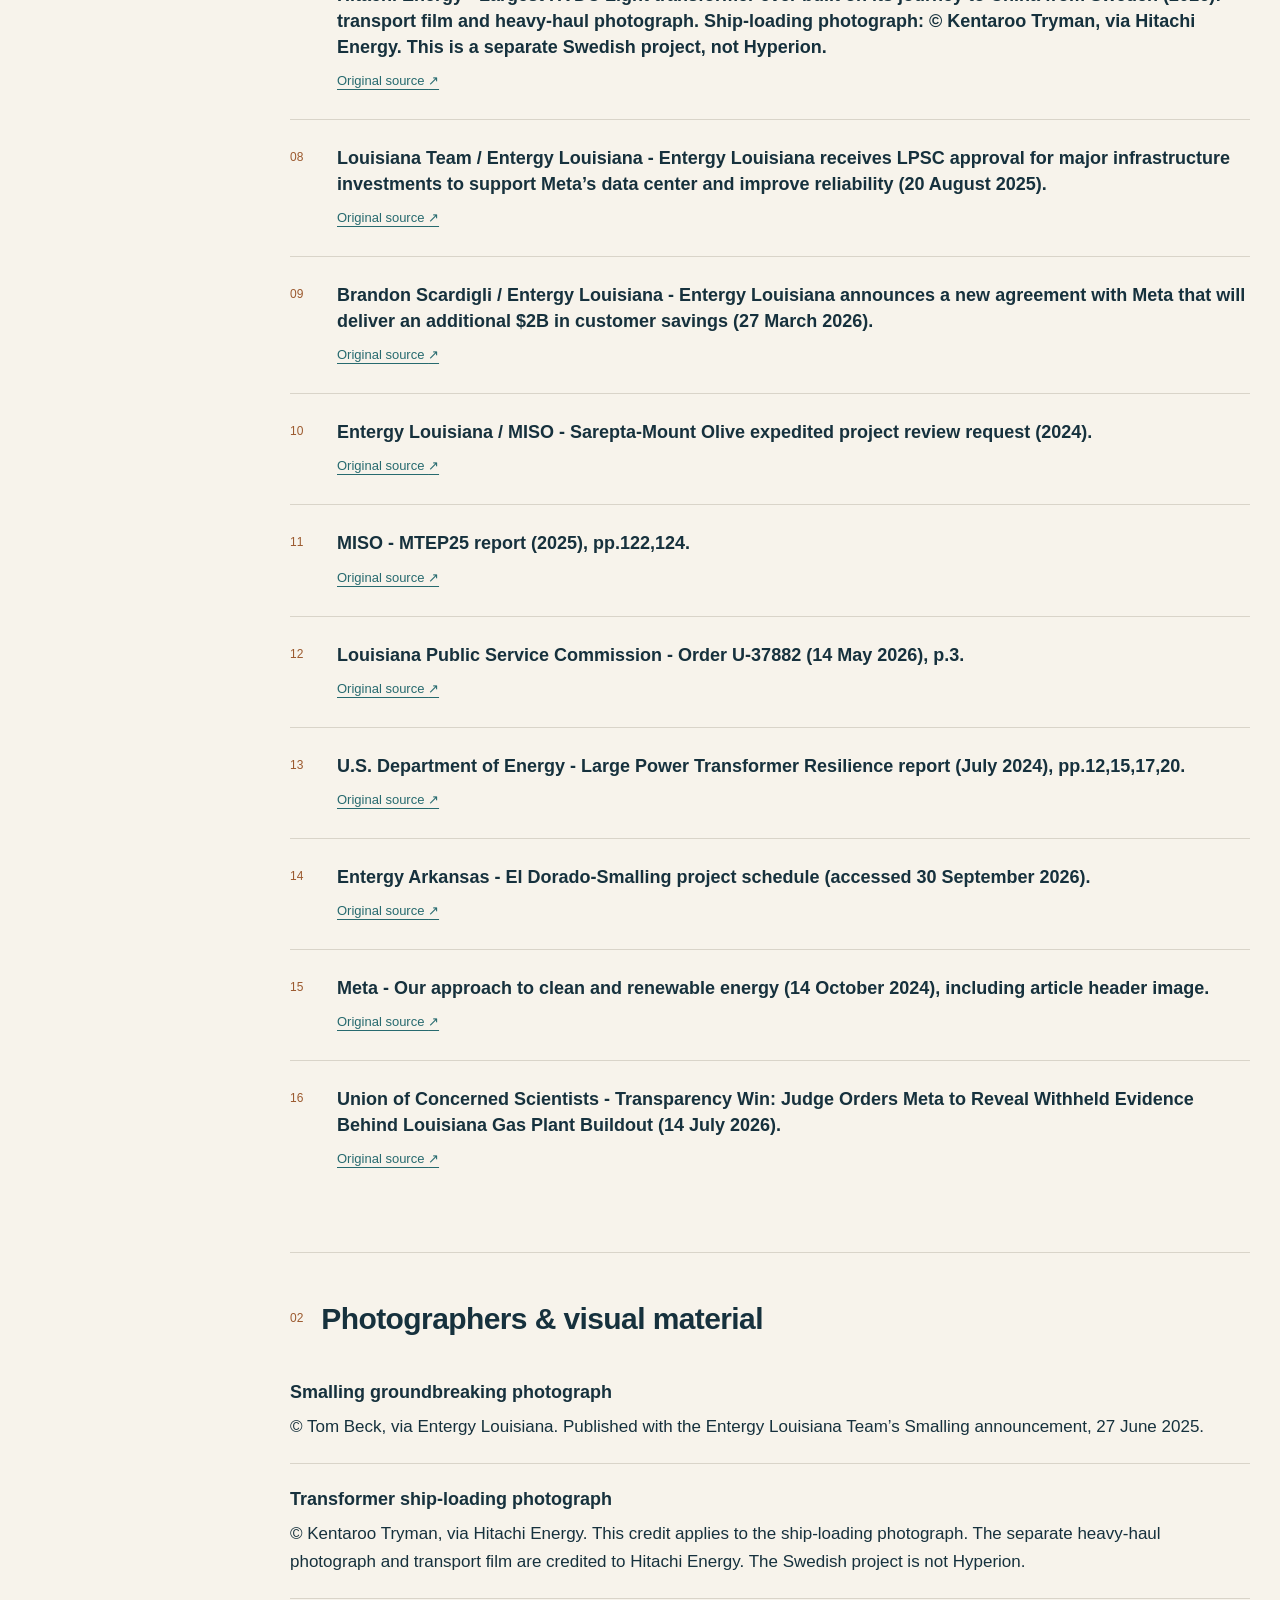
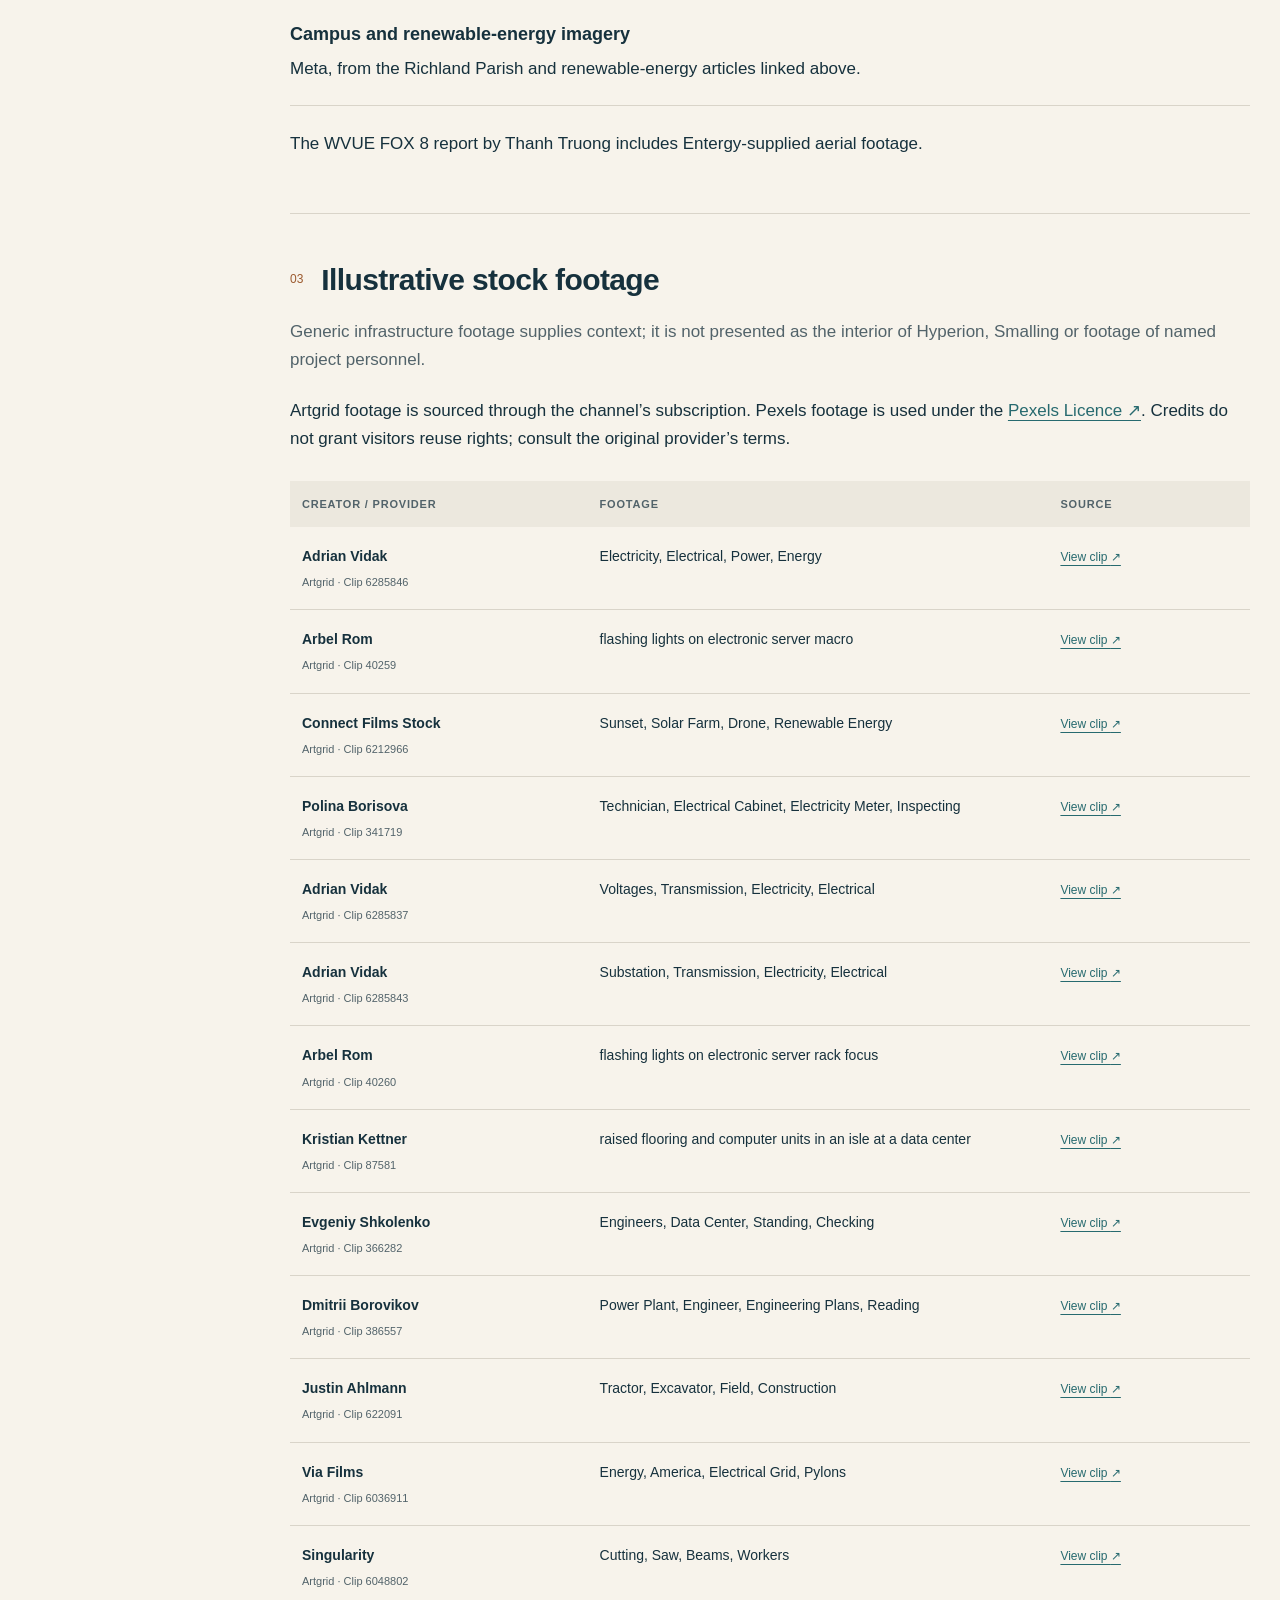
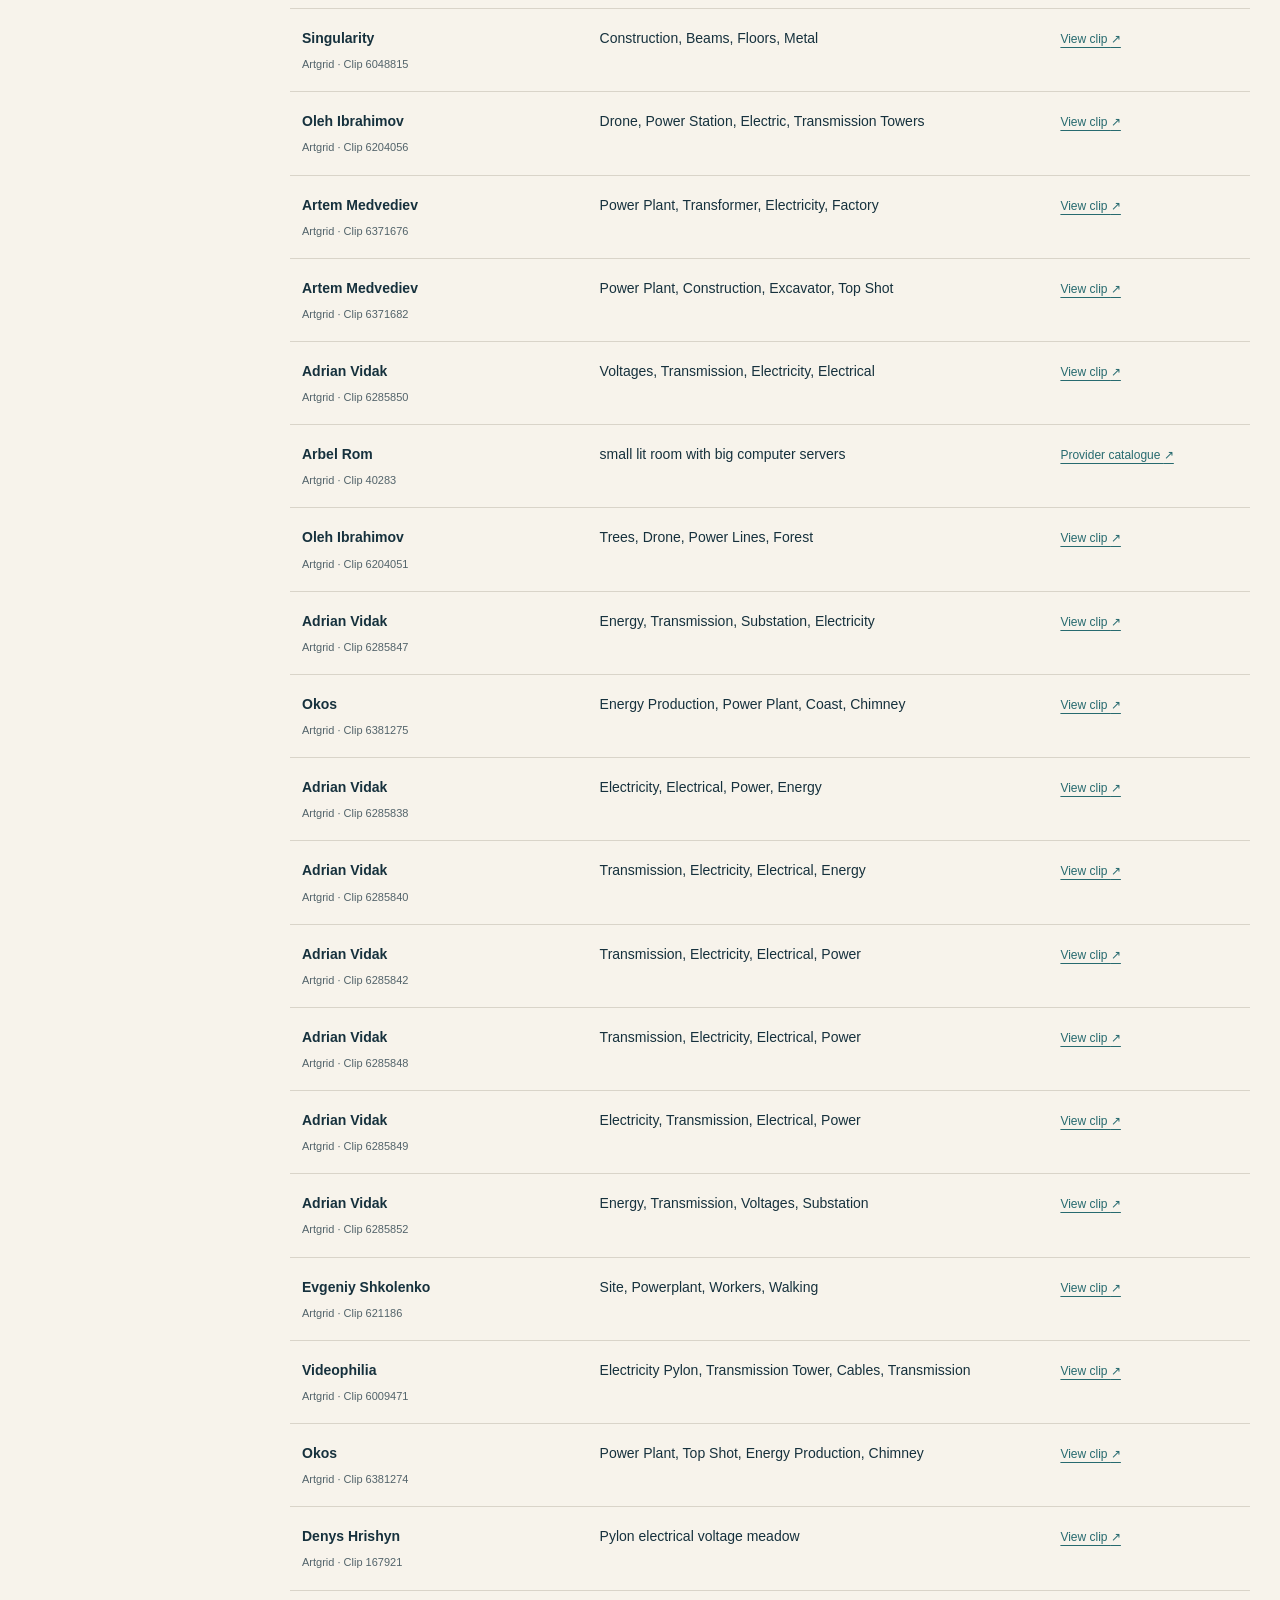
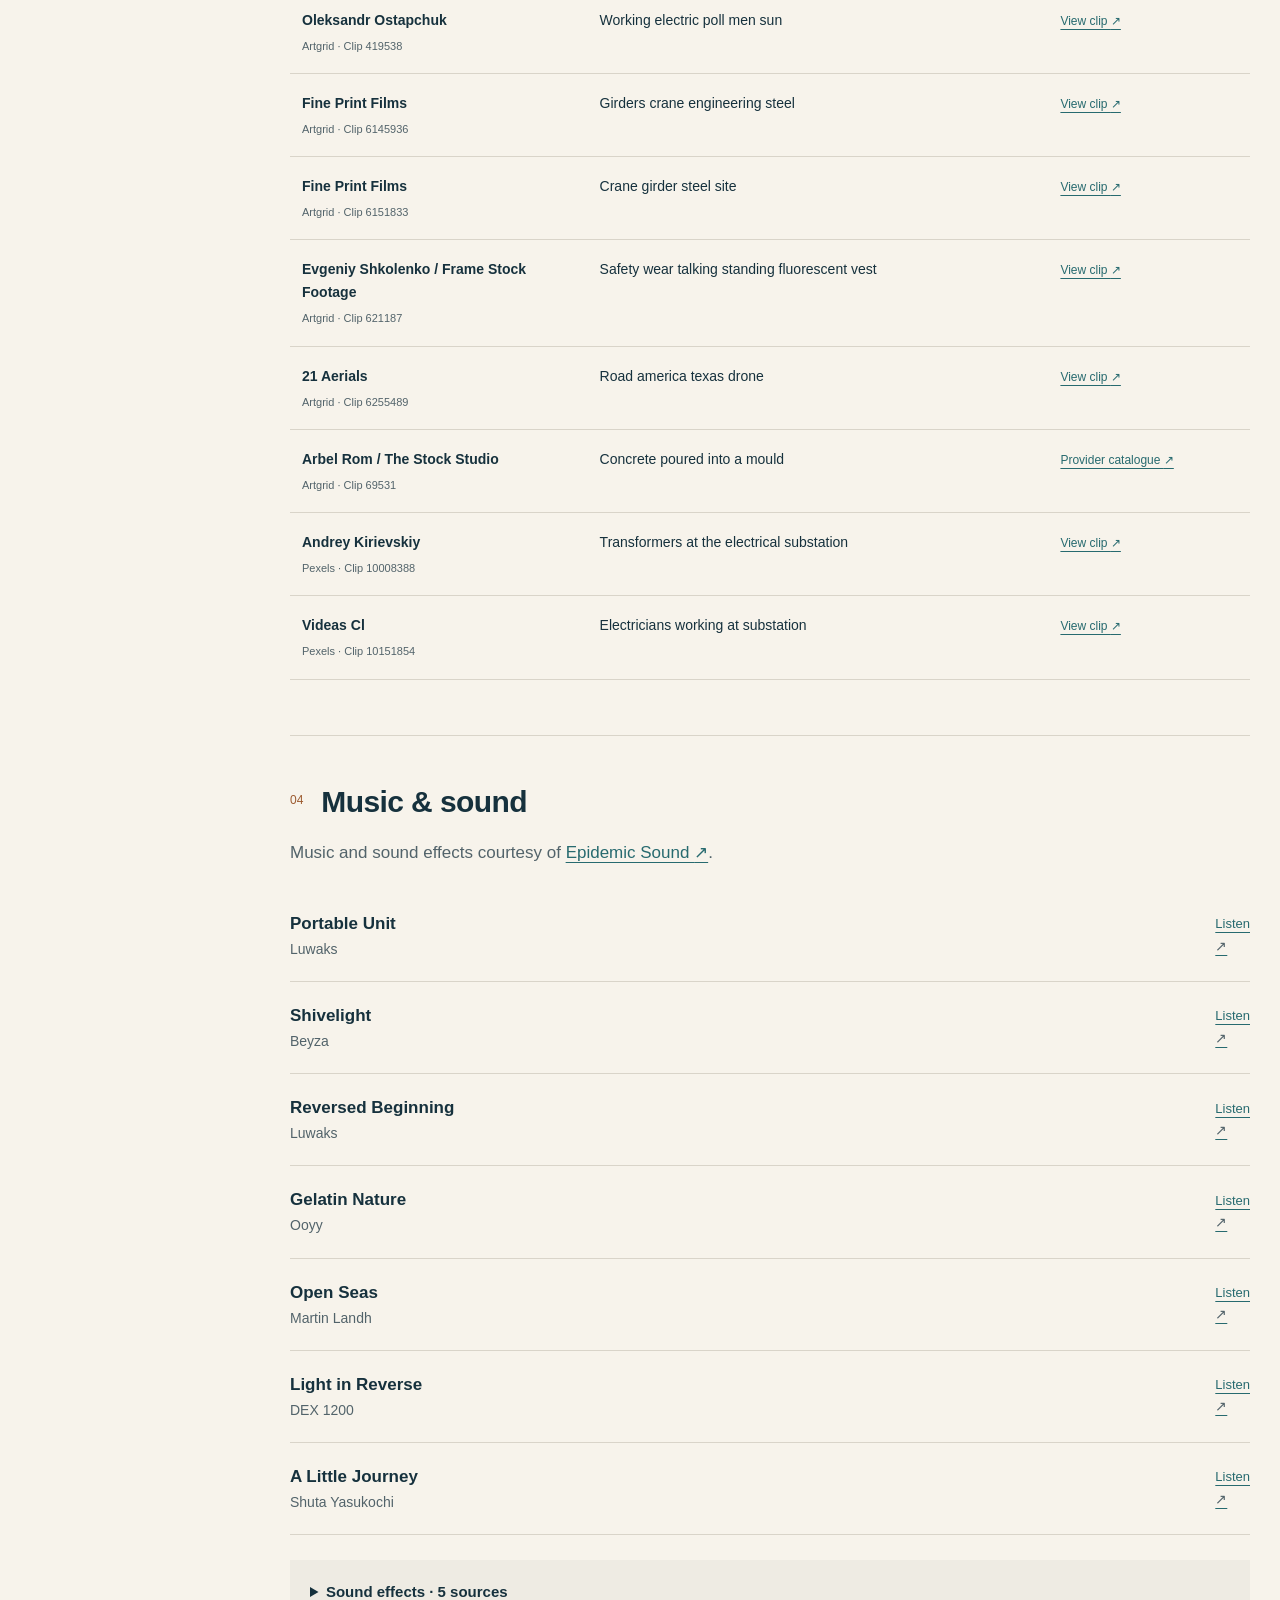
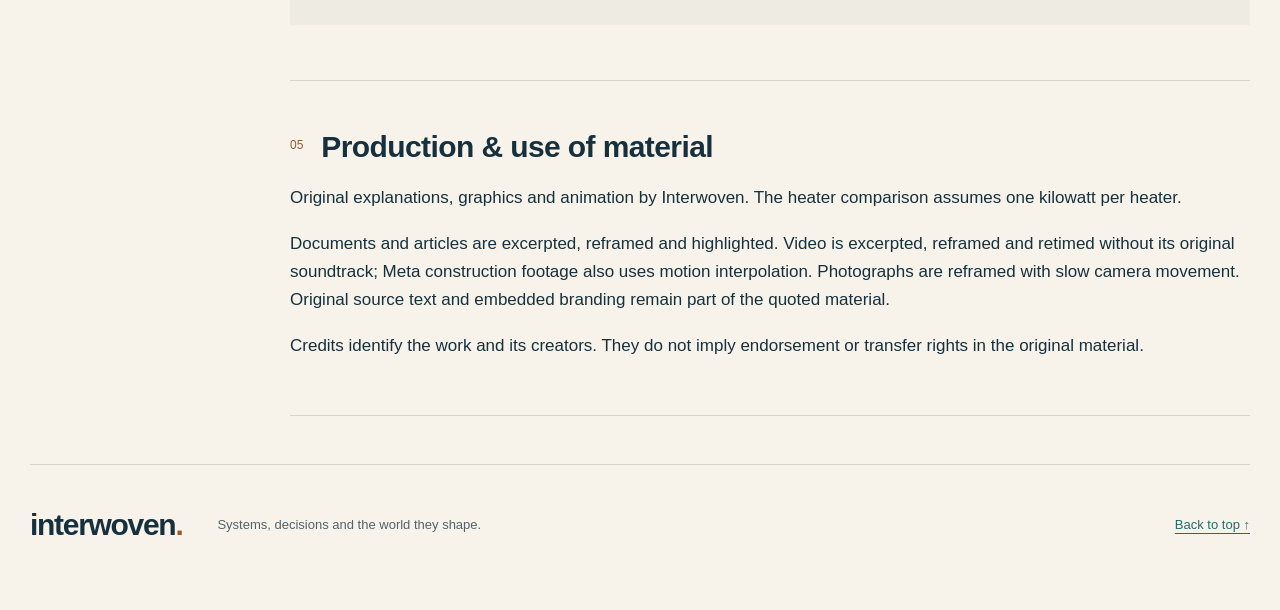
==== commit f307fd25: "Simplify production credits" ====
--- a/ai-power.html
+++ b/ai-power.html
@@ -2,12 +2,12 @@
 <html lang="en"><head><meta charset="utf-8"><meta name="viewport" content="width=device-width,initial-scale=1"><title>AI Power — Sources &amp; credits | Interwoven</title><meta name="description" content="Sources, photographers, footage creators and music credits for Interwoven's documentary about powering a five-gigawatt AI campus."><link rel="stylesheet" href="style.css"></head>
 <body><a class="skip" href="#main">Skip to content</a>
 <header class="masthead"><a class="wordmark" href="index.html">interwoven<span class="dot">.</span></a><span class="mast-label">THE RECORD BEHIND THE FILM</span></header>
-<main id="main"><section class="hero"><div><p class="eyebrow">AI POWER / SOURCE NOTES</p><h1>How do you power a five-gigawatt AI campus?</h1><p class="intro">The documents, reporting and creative work behind our film about Hyperion, Louisiana, and the infrastructure needed to deliver its power.</p><p class="edition">Sources &amp; credits · Updated 28 October 2026</p></div><figure><img src="ai-power-thumbnail.jpg" alt="The film's conceptual thumbnail: a glowing electric heater and the words 5 Million Heaters." width="1280" height="720"><figcaption>Film artwork · Interwoven</figcaption></figure></section>
+<main id="main"><section class="hero"><div><p class="eyebrow">AI POWER / SOURCE NOTES</p><h1>How do you power a five-gigawatt AI campus?</h1><p class="intro">The documents, reporting and creative work behind our film about Hyperion, Louisiana, and the infrastructure needed to deliver its power.</p><p class="edition">Sources &amp; credits · Updated 28 October 2026</p></div><figure><img src="ai-power-thumbnail.jpg" alt="The film thumbnail: a glowing electric heater and the words 5 Million Heaters." width="1280" height="720"><figcaption>Film artwork · Interwoven</figcaption></figure></section>
 <nav class="sections" aria-label="On this page"><a href="#sources">Sources</a><a href="#photography">Photography</a><a href="#stock">Stock footage</a><a href="#audio">Music &amp; sound</a><a href="#production">Production</a></nav>
 <div class="body-grid"><aside class="rail"><span>IN THIS RECORD</span><strong>16</strong><p>Documentary sources</p><strong>40</strong><p>Stock footage entries</p><a href="credits.txt" download>Download credits ↓</a></aside><div class="content">
 <section id="sources"><div class="section-head"><span>01</span><h2>Documentary sources</h2></div><p class="lead">Original articles, reports, footage and photographs quoted or used in the film. Links lead to the publishers’ original pages.</p><div><article class="source" id="source-1"><span class="number">01</span><div><h3>Meta - Deepening our investment in Richland Parish, Louisiana (13 July 2026): article, campus photograph and construction montage.</h3><a href="https://datacenters.atmeta.com/2026/07/deepening-our-investment-in-richland-parish-louisiana/" target="_blank" rel="noopener noreferrer">Original source <span aria-hidden="true">↗</span><span class="sr-only"> (opens in a new tab)</span></a></div></article><article class="source" id="source-2"><span class="number">02</span><div><h3>Meta / Louisiana Economic Development - Richland Parish project film (2026).</h3><a href="https://www.youtube.com/watch?v=7NR0F8vl3Bw" target="_blank" rel="noopener noreferrer">Original source <span aria-hidden="true">↗</span><span class="sr-only"> (opens in a new tab)</span></a></div></article><article class="source" id="source-3"><span class="number">03</span><div><h3>Louisiana Economic Development - Meta expansion announcement event (2026).</h3><a href="https://www.youtube.com/watch?v=KspmW92TL9w" target="_blank" rel="noopener noreferrer">Original source <span aria-hidden="true">↗</span><span class="sr-only"> (opens in a new tab)</span></a></div></article><article class="source" id="source-4"><span class="number">04</span><div><h3>KNOE - Smalling substation groundbreaking report (27 June 2025).</h3><a href="https://www.knoe.com/video/2025/06/27/entergy-louisiana-breaks-ground-substation-serve-meta-data-center/" target="_blank" rel="noopener noreferrer">Original source <span aria-hidden="true">↗</span><span class="sr-only"> (opens in a new tab)</span></a></div></article><article class="source" id="source-5"><span class="number">05</span><div><h3>Thanh Truong / WVUE FOX 8 - Meta&#x27;s $27 billion AI data center is transforming rural Louisiana (12 May 2026). Includes Entergy-supplied aerial footage.</h3><a href="https://www.fox8live.com/2026/05/12/metas-27-billion-ai-data-center-is-transforming-rural-louisiana/" target="_blank" rel="noopener noreferrer">Original source <span aria-hidden="true">↗</span><span class="sr-only"> (opens in a new tab)</span></a></div></article><article class="source" id="source-6"><span class="number">06</span><div><h3>Entergy Louisiana Team - Entergy Louisiana breaks ground on key substation to power data center in Richland Parish (27 June 2025). Groundbreaking photograph: © Tom Beck, via Entergy Louisiana.</h3><a href="https://www.entergy.com/news/entergy-louisiana-breaks-ground-on-key-substation-to-power-data-center-in-richland-parish" target="_blank" rel="noopener noreferrer">Original source <span aria-hidden="true">↗</span><span class="sr-only"> (opens in a new tab)</span></a></div></article><article class="source" id="source-7"><span class="number">07</span><div><h3>Hitachi Energy - Largest HVDC Light transformer ever built on its journey to China from Sweden (2026): transport film and heavy-haul photograph. Ship-loading photograph: © Kentaroo Tryman, via Hitachi Energy. This is a separate Swedish project, not Hyperion.</h3><a href="https://www.hitachienergy.com/se/sv/news-and-events/features/2026/05/largest-hvdc-light-transformer-ever-built-on-its-journey-to-china-from-sweden" target="_blank" rel="noopener noreferrer">Original source <span aria-hidden="true">↗</span><span class="sr-only"> (opens in a new tab)</span></a></div></article><article class="source" id="source-8"><span class="number">08</span><div><h3>Louisiana Team / Entergy Louisiana - Entergy Louisiana receives LPSC approval for major infrastructure investments to support Meta’s data center and improve reliability (20 August 2025).</h3><a href="https://www.entergy.com/news/entergy-louisiana-receives-lpsc-approval-for-major-infrastructure-investments-to-support-metas-data-center-and-improve-reliability" target="_blank" rel="noopener noreferrer">Original source <span aria-hidden="true">↗</span><span class="sr-only"> (opens in a new tab)</span></a></div></article><article class="source" id="source-9"><span class="number">09</span><div><h3>Brandon Scardigli / Entergy Louisiana - Entergy Louisiana announces a new agreement with Meta that will deliver an additional $2B in customer savings (27 March 2026).</h3><a href="https://www.entergy.com/news/entergy-louisiana-announces-a-new-agreement-with-meta-that-will-deliver-an-additional-2b-in-customer-savings" target="_blank" rel="noopener noreferrer">Original source <span aria-hidden="true">↗</span><span class="sr-only"> (opens in a new tab)</span></a></div></article><article class="source" id="source-10"><span class="number">10</span><div><h3>Entergy Louisiana / MISO - Sarepta-Mount Olive expedited project review request (2024).</h3><a href="https://cdn.misoenergy.org/EES%20Sarepta%20to%20Mt%20Olive%20500%20kV%20Project%20EPR713238.pdf" target="_blank" rel="noopener noreferrer">Original source <span aria-hidden="true">↗</span><span class="sr-only"> (opens in a new tab)</span></a></div></article><article class="source" id="source-11"><span class="number">11</span><div><h3>MISO - MTEP25 report (2025), pp.122,124.</h3><a href="https://cdn.misoenergy.org/MTEP25%20Report731648.pdf" target="_blank" rel="noopener noreferrer">Original source <span aria-hidden="true">↗</span><span class="sr-only"> (opens in a new tab)</span></a></div></article><article class="source" id="source-12"><span class="number">12</span><div><h3>Louisiana Public Service Commission - Order U-37882 (14 May 2026), p.3.</h3><a href="https://lpscpubvalence.lpsc.louisiana.gov/portal/PSC/DocumentDetails?documentId=180141" target="_blank" rel="noopener noreferrer">Original source <span aria-hidden="true">↗</span><span class="sr-only"> (opens in a new tab)</span></a></div></article><article class="source" id="source-13"><span class="number">13</span><div><h3>U.S. Department of Energy - Large Power Transformer Resilience report (July 2024), pp.12,15,17,20.</h3><a href="https://www.energy.gov/sites/default/files/2024-10/EXEC-2022-001242%20-%20Large%20Power%20Transformer%20Resilience%20Report%20signed%20by%20Secretary%20Granholm%20on%207-10-24.pdf" target="_blank" rel="noopener noreferrer">Original source <span aria-hidden="true">↗</span><span class="sr-only"> (opens in a new tab)</span></a></div></article><article class="source" id="source-14"><span class="number">14</span><div><h3>Entergy Arkansas - El Dorado-Smalling project schedule (accessed 30 September 2026).</h3><a href="https://www.entergyarkansas.com/eldoradostrong" target="_blank" rel="noopener noreferrer">Original source <span aria-hidden="true">↗</span><span class="sr-only"> (opens in a new tab)</span></a></div></article><article class="source" id="source-15"><span class="number">15</span><div><h3>Meta - Our approach to clean and renewable energy (14 October 2024), including article header image.</h3><a href="https://sustainability.atmeta.com/blog/2024/10/14/our-approach-to-clean-and-renewable-energy/" target="_blank" rel="noopener noreferrer">Original source <span aria-hidden="true">↗</span><span class="sr-only"> (opens in a new tab)</span></a></div></article><article class="source" id="source-16"><span class="number">16</span><div><h3>Union of Concerned Scientists - Transparency Win: Judge Orders Meta to Reveal Withheld Evidence Behind Louisiana Gas Plant Buildout (14 July 2026).</h3><a href="https://www.ucs.org/about/news/judge-orders-meta-explain-new-gas-demand-hyperscale-louisiana-data-center" target="_blank" rel="noopener noreferrer">Original source <span aria-hidden="true">↗</span><span class="sr-only"> (opens in a new tab)</span></a></div></article></div></section>
 <section id="photography"><div class="section-head"><span>02</span><h2>Photographers &amp; visual material</h2></div><div class="photo-credit"><h3>Smalling groundbreaking photograph</h3><p>© Tom Beck, via Entergy Louisiana. Published with the Entergy Louisiana Team’s Smalling announcement, 27 June 2025.</p></div><div class="photo-credit"><h3>Transformer ship-loading photograph</h3><p>© Kentaroo Tryman, via Hitachi Energy. This credit applies to the ship-loading photograph. The separate heavy-haul photograph and transport film are credited to Hitachi Energy. The Swedish project is not Hyperion.</p></div><div class="photo-credit"><h3>Campus and renewable-energy imagery</h3><p>Meta, from the Richland Parish and renewable-energy articles linked above.</p></div><p>The WVUE FOX 8 report by Thanh Truong includes Entergy-supplied aerial footage.</p></section>
 <section id="stock"><div class="section-head"><span>03</span><h2>Illustrative stock footage</h2></div><p class="lead">Generic infrastructure footage supplies context; it is not presented as the interior of Hyperion, Smalling or footage of named project personnel.</p><p>Artgrid footage is sourced through the channel’s subscription. Pexels footage is used under the <a href="https://www.pexels.com/license/" target="_blank" rel="noopener noreferrer">Pexels Licence <span aria-hidden="true">↗</span><span class="sr-only"> (opens in a new tab)</span></a>. Credits do not grant visitors reuse rights; consult the original provider’s terms.</p><div class="table-wrap"><table><caption class="sr-only">Stock footage creators and original sources</caption><thead><tr><th scope="col">Creator / provider</th><th scope="col">Footage</th><th scope="col">Source</th></tr></thead><tbody><tr><td><strong>Adrian Vidak</strong><small>Artgrid · Clip 6285846</small></td><td>Electricity, Electrical, Power, Energy</td><td><a href="https://artgrid.io/clip/6285846/electricity-electrical-power-energy" target="_blank" rel="noopener noreferrer">View clip <span aria-hidden="true">↗</span><span class="sr-only"> (opens in a new tab)</span></a></td></tr><tr><td><strong>Arbel Rom</strong><small>Artgrid · Clip 40259</small></td><td>flashing lights on electronic server macro</td><td><a href="https://artgrid.io/clip/40259/flashing-lights-on-electronic-server-macro" target="_blank" rel="noopener noreferrer">View clip <span aria-hidden="true">↗</span><span class="sr-only"> (opens in a new tab)</span></a></td></tr><tr><td><strong>Connect Films Stock</strong><small>Artgrid · Clip 6212966</small></td><td>Sunset, Solar Farm, Drone, Renewable Energy</td><td><a href="https://artgrid.io/clip/6212966/sunset-solar-farm-drone-renewable-energy" target="_blank" rel="noopener noreferrer">View clip <span aria-hidden="true">↗</span><span class="sr-only"> (opens in a new tab)</span></a></td></tr><tr><td><strong>Polina Borisova</strong><small>Artgrid · Clip 341719</small></td><td>Technician, Electrical Cabinet, Electricity Meter, Inspecting</td><td><a href="https://artgrid.io/clip/341719/goggles-man-inspecting-electricity-meter" target="_blank" rel="noopener noreferrer">View clip <span aria-hidden="true">↗</span><span class="sr-only"> (opens in a new tab)</span></a></td></tr><tr><td><strong>Adrian Vidak</strong><small>Artgrid · Clip 6285837</small></td><td>Voltages, Transmission, Electricity, Electrical</td><td><a href="https://artgrid.io/clip/6285837/voltages-transmission-electricity-electrical" target="_blank" rel="noopener noreferrer">View clip <span aria-hidden="true">↗</span><span class="sr-only"> (opens in a new tab)</span></a></td></tr><tr><td><strong>Adrian Vidak</strong><small>Artgrid · Clip 6285843</small></td><td>Substation, Transmission, Electricity, Electrical</td><td><a href="https://artgrid.io/clip/6285843/substation-transmission-electricity-electrical" target="_blank" rel="noopener noreferrer">View clip <span aria-hidden="true">↗</span><span class="sr-only"> (opens in a new tab)</span></a></td></tr><tr><td><strong>Arbel Rom</strong><small>Artgrid · Clip 40260</small></td><td>flashing lights on electronic server rack focus</td><td><a href="https://artgrid.io/clip/40260/engines-dark-flashing-computers" target="_blank" rel="noopener noreferrer">View clip <span aria-hidden="true">↗</span><span class="sr-only"> (opens in a new tab)</span></a></td></tr><tr><td><strong>Kristian Kettner</strong><small>Artgrid · Clip 87581</small></td><td>raised flooring and computer units in an isle at a data center</td><td><a href="https://artgrid.io/clip/87581/computer-business-data-center-machine-room" target="_blank" rel="noopener noreferrer">View clip <span aria-hidden="true">↗</span><span class="sr-only"> (opens in a new tab)</span></a></td></tr><tr><td><strong>Evgeniy Shkolenko</strong><small>Artgrid · Clip 366282</small></td><td>Engineers, Data Center, Standing, Checking</td><td><a href="https://artgrid.io/clip/366282/data-center-security-servers-checking" target="_blank" rel="noopener noreferrer">View clip <span aria-hidden="true">↗</span><span class="sr-only"> (opens in a new tab)</span></a></td></tr><tr><td><strong>Dmitrii Borovikov</strong><small>Artgrid · Clip 386557</small></td><td>Power Plant, Engineer, Engineering Plans, Reading</td><td><a href="https://artgrid.io/clip/386557/engineering-plans-power-plant-switches-helmet" target="_blank" rel="noopener noreferrer">View clip <span aria-hidden="true">↗</span><span class="sr-only"> (opens in a new tab)</span></a></td></tr><tr><td><strong>Justin Ahlmann</strong><small>Artgrid · Clip 622091</small></td><td>Tractor, Excavator, Field, Construction</td><td><a href="https://artgrid.io/clip/622091/construction-tractor-excavator-field" target="_blank" rel="noopener noreferrer">View clip <span aria-hidden="true">↗</span><span class="sr-only"> (opens in a new tab)</span></a></td></tr><tr><td><strong>Via Films</strong><small>Artgrid · Clip 6036911</small></td><td>Energy, America, Electrical Grid, Pylons</td><td><a href="https://artgrid.io/clip/6036911/energy-america-electrical-grid-pylons" target="_blank" rel="noopener noreferrer">View clip <span aria-hidden="true">↗</span><span class="sr-only"> (opens in a new tab)</span></a></td></tr><tr><td><strong>Singularity</strong><small>Artgrid · Clip 6048802</small></td><td>Cutting, Saw, Beams, Workers</td><td><a href="https://artgrid.io/clip/6048802/cutting-saw-beams-workers" target="_blank" rel="noopener noreferrer">View clip <span aria-hidden="true">↗</span><span class="sr-only"> (opens in a new tab)</span></a></td></tr><tr><td><strong>Singularity</strong><small>Artgrid · Clip 6048815</small></td><td>Construction, Beams, Floors, Metal</td><td><a href="https://artgrid.io/clip/6048815/construction-beams-floors-metal" target="_blank" rel="noopener noreferrer">View clip <span aria-hidden="true">↗</span><span class="sr-only"> (opens in a new tab)</span></a></td></tr><tr><td><strong>Oleh Ibrahimov</strong><small>Artgrid · Clip 6204056</small></td><td>Drone, Power Station, Electric, Transmission Towers</td><td><a href="https://artgrid.io/clip/6204056/drone-power-station-electric-transmission-towers" target="_blank" rel="noopener noreferrer">View clip <span aria-hidden="true">↗</span><span class="sr-only"> (opens in a new tab)</span></a></td></tr><tr><td><strong>Artem Medvediev</strong><small>Artgrid · Clip 6371676</small></td><td>Power Plant, Transformer, Electricity, Factory</td><td><a href="https://artgrid.io/clip/6371676/power-plant-transformer-electricity-factory" target="_blank" rel="noopener noreferrer">View clip <span aria-hidden="true">↗</span><span class="sr-only"> (opens in a new tab)</span></a></td></tr><tr><td><strong>Artem Medvediev</strong><small>Artgrid · Clip 6371682</small></td><td>Power Plant, Construction, Excavator, Top Shot</td><td><a href="https://artgrid.io/clip/6371682/power-plant-construction-excavator-top-shot" target="_blank" rel="noopener noreferrer">View clip <span aria-hidden="true">↗</span><span class="sr-only"> (opens in a new tab)</span></a></td></tr><tr><td><strong>Adrian Vidak</strong><small>Artgrid · Clip 6285850</small></td><td>Voltages, Transmission, Electricity, Electrical</td><td><a href="https://artgrid.io/clip/6285850/voltages-transmission-electricity-electrical" target="_blank" rel="noopener noreferrer">View clip <span aria-hidden="true">↗</span><span class="sr-only"> (opens in a new tab)</span></a></td></tr><tr><td><strong>Arbel Rom</strong><small>Artgrid · Clip 40283</small></td><td>small lit room with big computer servers</td><td><a href="https://artgrid.io" target="_blank" rel="noopener noreferrer">Provider catalogue <span aria-hidden="true">↗</span><span class="sr-only"> (opens in a new tab)</span></a></td></tr><tr><td><strong>Oleh Ibrahimov</strong><small>Artgrid · Clip 6204051</small></td><td>Trees, Drone, Power Lines, Forest</td><td><a href="https://artgrid.io/clip/6204051/trees-drone-power-lines-forest" target="_blank" rel="noopener noreferrer">View clip <span aria-hidden="true">↗</span><span class="sr-only"> (opens in a new tab)</span></a></td></tr><tr><td><strong>Adrian Vidak</strong><small>Artgrid · Clip 6285847</small></td><td>Energy, Transmission, Substation, Electricity</td><td><a href="https://artgrid.io/clip/6285847/energy-transmission-substation-electricity" target="_blank" rel="noopener noreferrer">View clip <span aria-hidden="true">↗</span><span class="sr-only"> (opens in a new tab)</span></a></td></tr><tr><td><strong>Okos</strong><small>Artgrid · Clip 6381275</small></td><td>Energy Production, Power Plant, Coast, Chimney</td><td><a href="https://artgrid.io/clip/6381275/energy-production-power-plant-coast-chimney" target="_blank" rel="noopener noreferrer">View clip <span aria-hidden="true">↗</span><span class="sr-only"> (opens in a new tab)</span></a></td></tr><tr><td><strong>Adrian Vidak</strong><small>Artgrid · Clip 6285838</small></td><td>Electricity, Electrical, Power, Energy</td><td><a href="https://artgrid.io/clip/6285838/electricity-electrical-power-energy" target="_blank" rel="noopener noreferrer">View clip <span aria-hidden="true">↗</span><span class="sr-only"> (opens in a new tab)</span></a></td></tr><tr><td><strong>Adrian Vidak</strong><small>Artgrid · Clip 6285840</small></td><td>Transmission, Electricity, Electrical, Energy</td><td><a href="https://artgrid.io/clip/6285840/transmission-electricity-electrical-energy" target="_blank" rel="noopener noreferrer">View clip <span aria-hidden="true">↗</span><span class="sr-only"> (opens in a new tab)</span></a></td></tr><tr><td><strong>Adrian Vidak</strong><small>Artgrid · Clip 6285842</small></td><td>Transmission, Electricity, Electrical, Power</td><td><a href="https://artgrid.io/clip/6285842/transmission-electricity-electrical-power" target="_blank" rel="noopener noreferrer">View clip <span aria-hidden="true">↗</span><span class="sr-only"> (opens in a new tab)</span></a></td></tr><tr><td><strong>Adrian Vidak</strong><small>Artgrid · Clip 6285848</small></td><td>Transmission, Electricity, Electrical, Power</td><td><a href="https://artgrid.io/clip/6285848/transmission-electricity-electrical-power" target="_blank" rel="noopener noreferrer">View clip <span aria-hidden="true">↗</span><span class="sr-only"> (opens in a new tab)</span></a></td></tr><tr><td><strong>Adrian Vidak</strong><small>Artgrid · Clip 6285849</small></td><td>Electricity, Transmission, Electrical, Power</td><td><a href="https://artgrid.io/clip/6285849/electricity-transmission-electrical-power" target="_blank" rel="noopener noreferrer">View clip <span aria-hidden="true">↗</span><span class="sr-only"> (opens in a new tab)</span></a></td></tr><tr><td><strong>Adrian Vidak</strong><small>Artgrid · Clip 6285852</small></td><td>Energy, Transmission, Voltages, Substation</td><td><a href="https://artgrid.io/clip/6285852/energy-transmission-voltages-substation" target="_blank" rel="noopener noreferrer">View clip <span aria-hidden="true">↗</span><span class="sr-only"> (opens in a new tab)</span></a></td></tr><tr><td><strong>Evgeniy Shkolenko</strong><small>Artgrid · Clip 621186</small></td><td>Site, Powerplant, Workers, Walking</td><td><a href="https://artgrid.io/clip/621186/workers-site-powerplant-safety-wear" target="_blank" rel="noopener noreferrer">View clip <span aria-hidden="true">↗</span><span class="sr-only"> (opens in a new tab)</span></a></td></tr><tr><td><strong>Videophilia</strong><small>Artgrid · Clip 6009471</small></td><td>Electricity Pylon, Transmission Tower, Cables, Transmission</td><td><a href="https://artgrid.io/clip/6009471/electricity-pylon-transmission-tower-cables-transmission" target="_blank" rel="noopener noreferrer">View clip <span aria-hidden="true">↗</span><span class="sr-only"> (opens in a new tab)</span></a></td></tr><tr><td><strong>Okos</strong><small>Artgrid · Clip 6381274</small></td><td>Power Plant, Top Shot, Energy Production, Chimney</td><td><a href="https://artgrid.io/clip/6381274/power-plant-top-shot-energy-production-chimney" target="_blank" rel="noopener noreferrer">View clip <span aria-hidden="true">↗</span><span class="sr-only"> (opens in a new tab)</span></a></td></tr><tr><td><strong>Denys Hrishyn</strong><small>Artgrid · Clip 167921</small></td><td>Pylon electrical voltage meadow</td><td><a href="https://artgrid.io/clip/167921/pylon-electrical-voltage-meadow" target="_blank" rel="noopener noreferrer">View clip <span aria-hidden="true">↗</span><span class="sr-only"> (opens in a new tab)</span></a></td></tr><tr><td><strong>Oleksandr Ostapchuk</strong><small>Artgrid · Clip 419538</small></td><td>Working electric poll men sun</td><td><a href="https://artgrid.io/clip/419538/working-electric-poll-men-sun" target="_blank" rel="noopener noreferrer">View clip <span aria-hidden="true">↗</span><span class="sr-only"> (opens in a new tab)</span></a></td></tr><tr><td><strong>Fine Print Films</strong><small>Artgrid · Clip 6145936</small></td><td>Girders crane engineering steel</td><td><a href="https://artgrid.io/clip/6145936/girders-crane-engineering-steel" target="_blank" rel="noopener noreferrer">View clip <span aria-hidden="true">↗</span><span class="sr-only"> (opens in a new tab)</span></a></td></tr><tr><td><strong>Fine Print Films</strong><small>Artgrid · Clip 6151833</small></td><td>Crane girder steel site</td><td><a href="https://artgrid.io/clip/6151833/crane-girder-steel-site" target="_blank" rel="noopener noreferrer">View clip <span aria-hidden="true">↗</span><span class="sr-only"> (opens in a new tab)</span></a></td></tr><tr><td><strong>Evgeniy Shkolenko / Frame Stock Footage</strong><small>Artgrid · Clip 621187</small></td><td>Safety wear talking standing fluorescent vest</td><td><a href="https://artgrid.io/clip/621187/safety-wear-talking-standing-fluorescent-vest" target="_blank" rel="noopener noreferrer">View clip <span aria-hidden="true">↗</span><span class="sr-only"> (opens in a new tab)</span></a></td></tr><tr><td><strong>21 Aerials</strong><small>Artgrid · Clip 6255489</small></td><td>Road america texas drone</td><td><a href="https://artgrid.io/clip/6255489/road-america-texas-drone" target="_blank" rel="noopener noreferrer">View clip <span aria-hidden="true">↗</span><span class="sr-only"> (opens in a new tab)</span></a></td></tr><tr><td><strong>Arbel Rom / The Stock Studio</strong><small>Artgrid · Clip 69531</small></td><td>Concrete poured into a mould</td><td><a href="https://artgrid.io" target="_blank" rel="noopener noreferrer">Provider catalogue <span aria-hidden="true">↗</span><span class="sr-only"> (opens in a new tab)</span></a></td></tr><tr><td><strong>Andrey Kirievskiy</strong><small>Pexels · Clip 10008388</small></td><td>Transformers at the electrical substation</td><td><a href="https://www.pexels.com/video/transformers-at-the-electrical-substation-10008388/" target="_blank" rel="noopener noreferrer">View clip <span aria-hidden="true">↗</span><span class="sr-only"> (opens in a new tab)</span></a></td></tr><tr><td><strong>Videas Cl</strong><small>Pexels · Clip 10151854</small></td><td>Electricians working at substation</td><td><a href="https://www.pexels.com/video/electricians-working-at-substation-10151854/" target="_blank" rel="noopener noreferrer">View clip <span aria-hidden="true">↗</span><span class="sr-only"> (opens in a new tab)</span></a></td></tr></tbody></table></div></section>
 <section id="audio"><div class="section-head"><span>04</span><h2>Music &amp; sound</h2></div><p class="lead">Music and sound effects courtesy of <a href="https://www.epidemicsound.com" target="_blank" rel="noopener noreferrer">Epidemic Sound <span aria-hidden="true">↗</span><span class="sr-only"> (opens in a new tab)</span></a>.</p><ul class="music"><li><div><strong>Portable Unit</strong><span>Luwaks</span></div><a href="https://www.epidemicsound.com/music/tracks/f364b472-6fdd-4538-8f04-2a88a6761cdf/" target="_blank" rel="noopener noreferrer">Listen <span aria-hidden="true">↗</span><span class="sr-only"> (opens in a new tab)</span></a></li><li><div><strong>Shivelight</strong><span>Beyza</span></div><a href="https://www.epidemicsound.com/music/tracks/d3f3ba76-3856-425e-925f-27ab17a401a5/" target="_blank" rel="noopener noreferrer">Listen <span aria-hidden="true">↗</span><span class="sr-only"> (opens in a new tab)</span></a></li><li><div><strong>Reversed Beginning</strong><span>Luwaks</span></div><a href="https://www.epidemicsound.com/music/tracks/beb8738e-2984-31bb-934c-294237f9d351/" target="_blank" rel="noopener noreferrer">Listen <span aria-hidden="true">↗</span><span class="sr-only"> (opens in a new tab)</span></a></li><li><div><strong>Gelatin Nature</strong><span>Ooyy</span></div><a href="https://www.epidemicsound.com/music/tracks/f6e503d7-5b2f-325c-9b13-8e5a6f2b9a03/" target="_blank" rel="noopener noreferrer">Listen <span aria-hidden="true">↗</span><span class="sr-only"> (opens in a new tab)</span></a></li><li><div><strong>Open Seas</strong><span>Martin Landh</span></div><a href="https://www.epidemicsound.com/music/tracks/25dc47dc-7f79-49e5-bf27-0c15fcd4c15e/" target="_blank" rel="noopener noreferrer">Listen <span aria-hidden="true">↗</span><span class="sr-only"> (opens in a new tab)</span></a></li><li><div><strong>Light in Reverse</strong><span>DEX 1200</span></div><a href="https://www.epidemicsound.com/music/tracks/b1d885e7-91ea-438c-bed2-0651eb5a5520/" target="_blank" rel="noopener noreferrer">Listen <span aria-hidden="true">↗</span><span class="sr-only"> (opens in a new tab)</span></a></li><li><div><strong>A Little Journey</strong><span>Shuta Yasukochi</span></div><a href="https://www.epidemicsound.com/music/tracks/99d2db7a-d020-4c67-9a11-abfb2516d322/" target="_blank" rel="noopener noreferrer">Listen <span aria-hidden="true">↗</span><span class="sr-only"> (opens in a new tab)</span></a></li></ul><details><summary>Sound effects · 5 sources</summary><ul class="effects"><li><a href="https://www.epidemicsound.com/sound-effects/tracks/c52cf22f-9ad0-4e26-b841-f5951a4f7526/" target="_blank" rel="noopener noreferrer">Swooshes, Whoosh, Designed, Swoosh, Light <span aria-hidden="true">↗</span><span class="sr-only"> (opens in a new tab)</span></a></li><li><a href="https://www.epidemicsound.com/sound-effects/tracks/b094765f-6b8d-4663-86af-45f97434070e/" target="_blank" rel="noopener noreferrer">User Interface, Click, Mechanical, Button, Short, Variations <span aria-hidden="true">↗</span><span class="sr-only"> (opens in a new tab)</span></a></li><li><a href="https://www.epidemicsound.com/sound-effects/tracks/fd14f31c-df87-48f5-8a33-579df5abd66a/" target="_blank" rel="noopener noreferrer">User Interface, Click, Button, Short, Soft, Low, Chord, One Hit <span aria-hidden="true">↗</span><span class="sr-only"> (opens in a new tab)</span></a></li><li><a href="https://www.epidemicsound.com/sound-effects/tracks/ffd6737b-c2b6-4454-b803-d7ac1743f725/" target="_blank" rel="noopener noreferrer">Paper, Handle, Notepad, Page Turn, Single <span aria-hidden="true">↗</span><span class="sr-only"> (opens in a new tab)</span></a></li><li><a href="https://www.epidemicsound.com/sound-effects/tracks/844f57e0-db47-4ea9-b712-8757b37ef151/" target="_blank" rel="noopener noreferrer">User Interface, Click, Button, Short, Soft, Click, Mid, Dry, Woody <span aria-hidden="true">↗</span><span class="sr-only"> (opens in a new tab)</span></a></li></ul></details></section>
-<section id="production"><div class="section-head"><span>05</span><h2>Production &amp; use of material</h2></div><p>Original explanations, graphics and animation by Interwoven. Narration produced using ElevenLabs. Thumbnail: AI-generated conceptual artwork; the heater comparison assumes one kilowatt per heater.</p><p>Documents and articles are excerpted, reframed and highlighted. Video is excerpted, reframed and retimed without its original soundtrack; Meta construction footage also uses motion interpolation. Photographs are reframed with slow camera movement. Original source text and embedded branding remain part of the quoted material.</p><p>Credits identify the work and its creators. They do not imply endorsement or transfer rights in the original material.</p></section>
+<section id="production"><div class="section-head"><span>05</span><h2>Production &amp; use of material</h2></div><p>Original explanations, graphics and animation by Interwoven. The heater comparison assumes one kilowatt per heater.</p><p>Documents and articles are excerpted, reframed and highlighted. Video is excerpted, reframed and retimed without its original soundtrack; Meta construction footage also uses motion interpolation. Photographs are reframed with slow camera movement. Original source text and embedded branding remain part of the quoted material.</p><p>Credits identify the work and its creators. They do not imply endorsement or transfer rights in the original material.</p></section>
 </div></div></main><footer><a class="wordmark" href="index.html">interwoven<span class="dot">.</span></a><p>Systems, decisions and the world they shape.</p><a href="#main">Back to top ↑</a></footer></body></html>
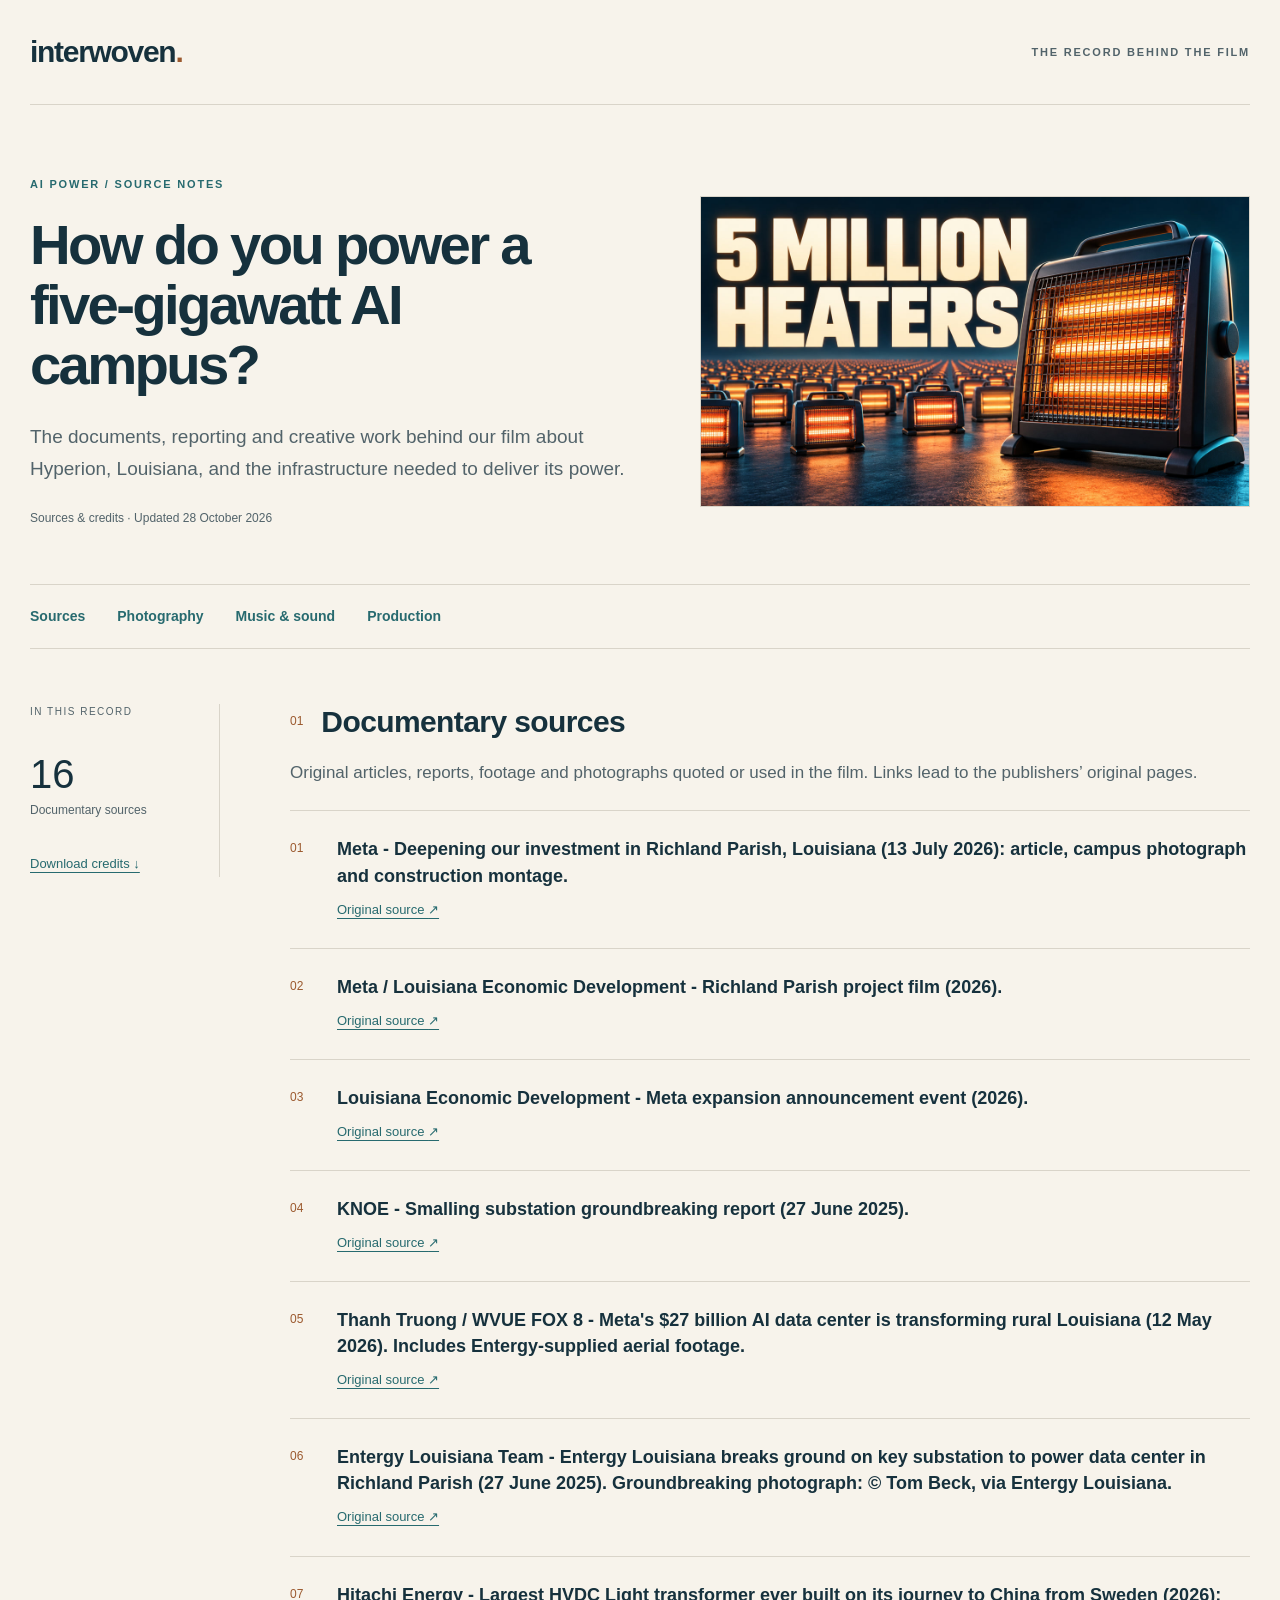
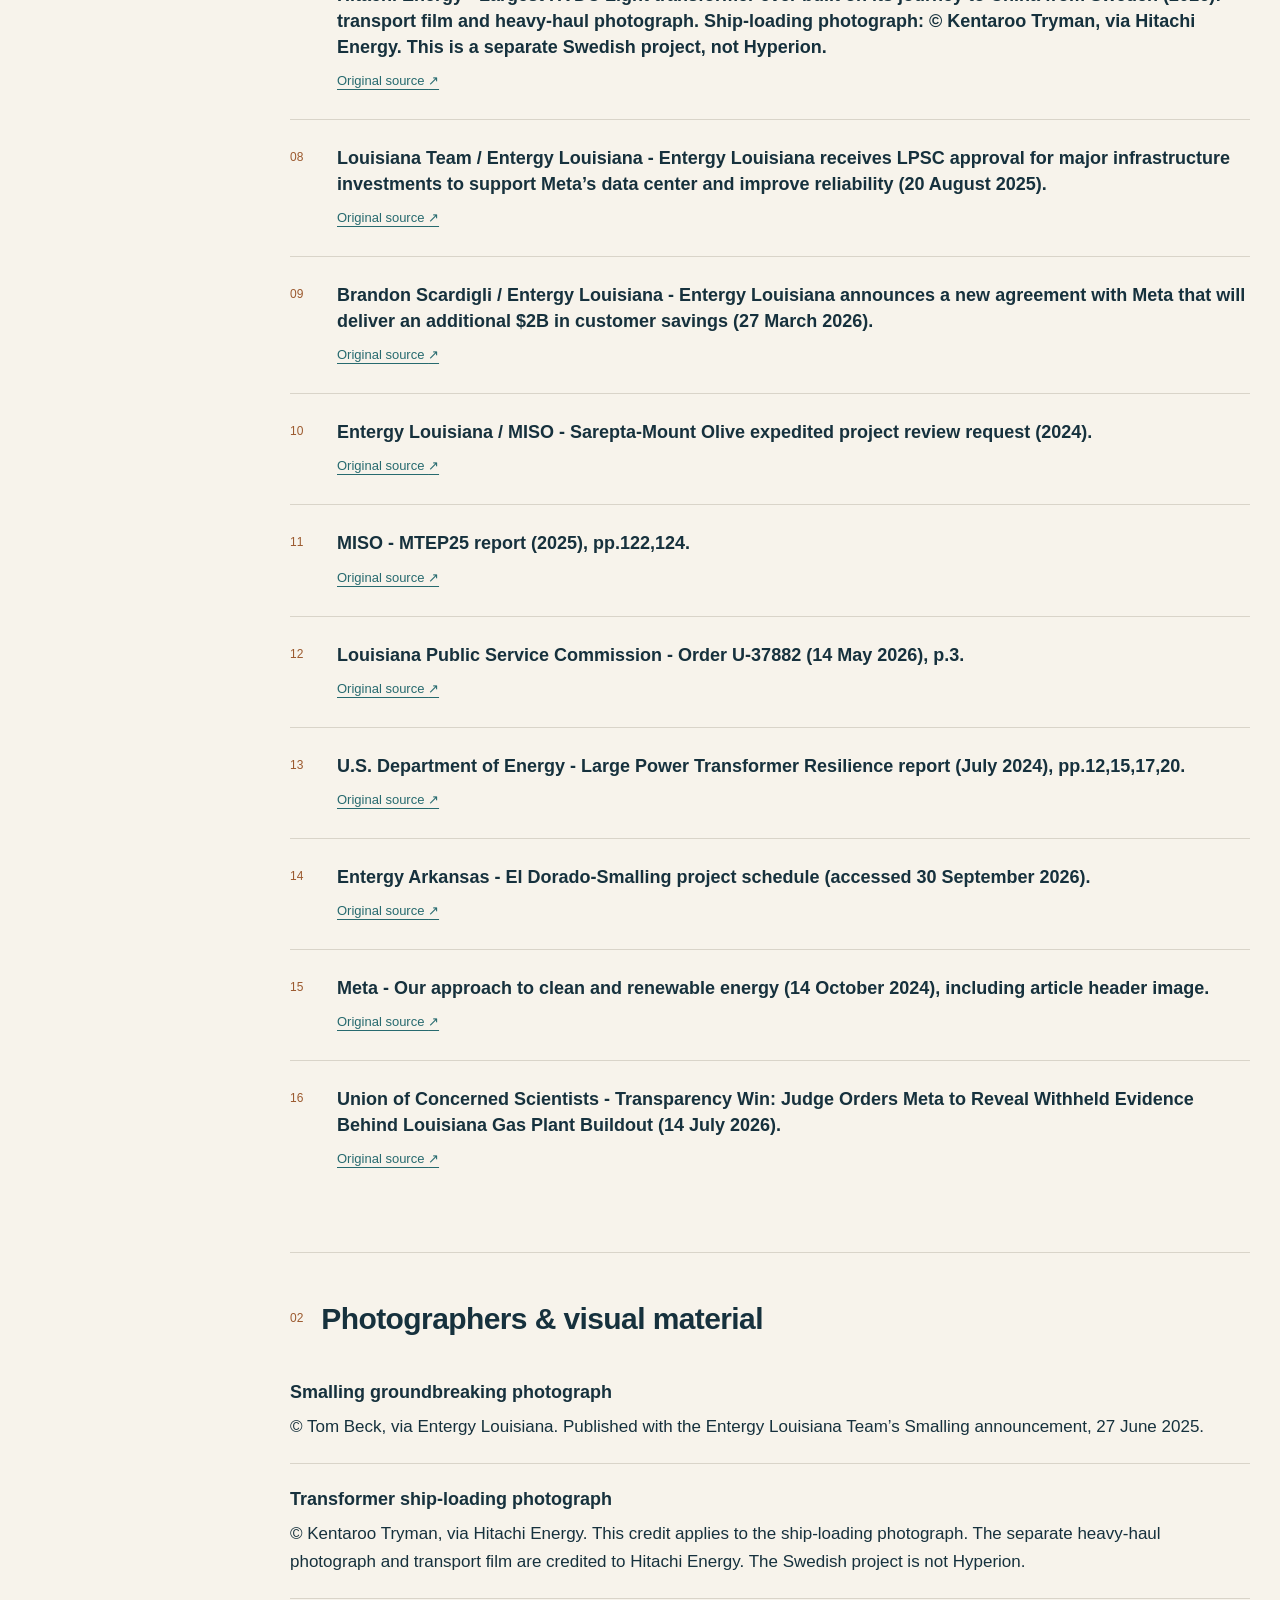
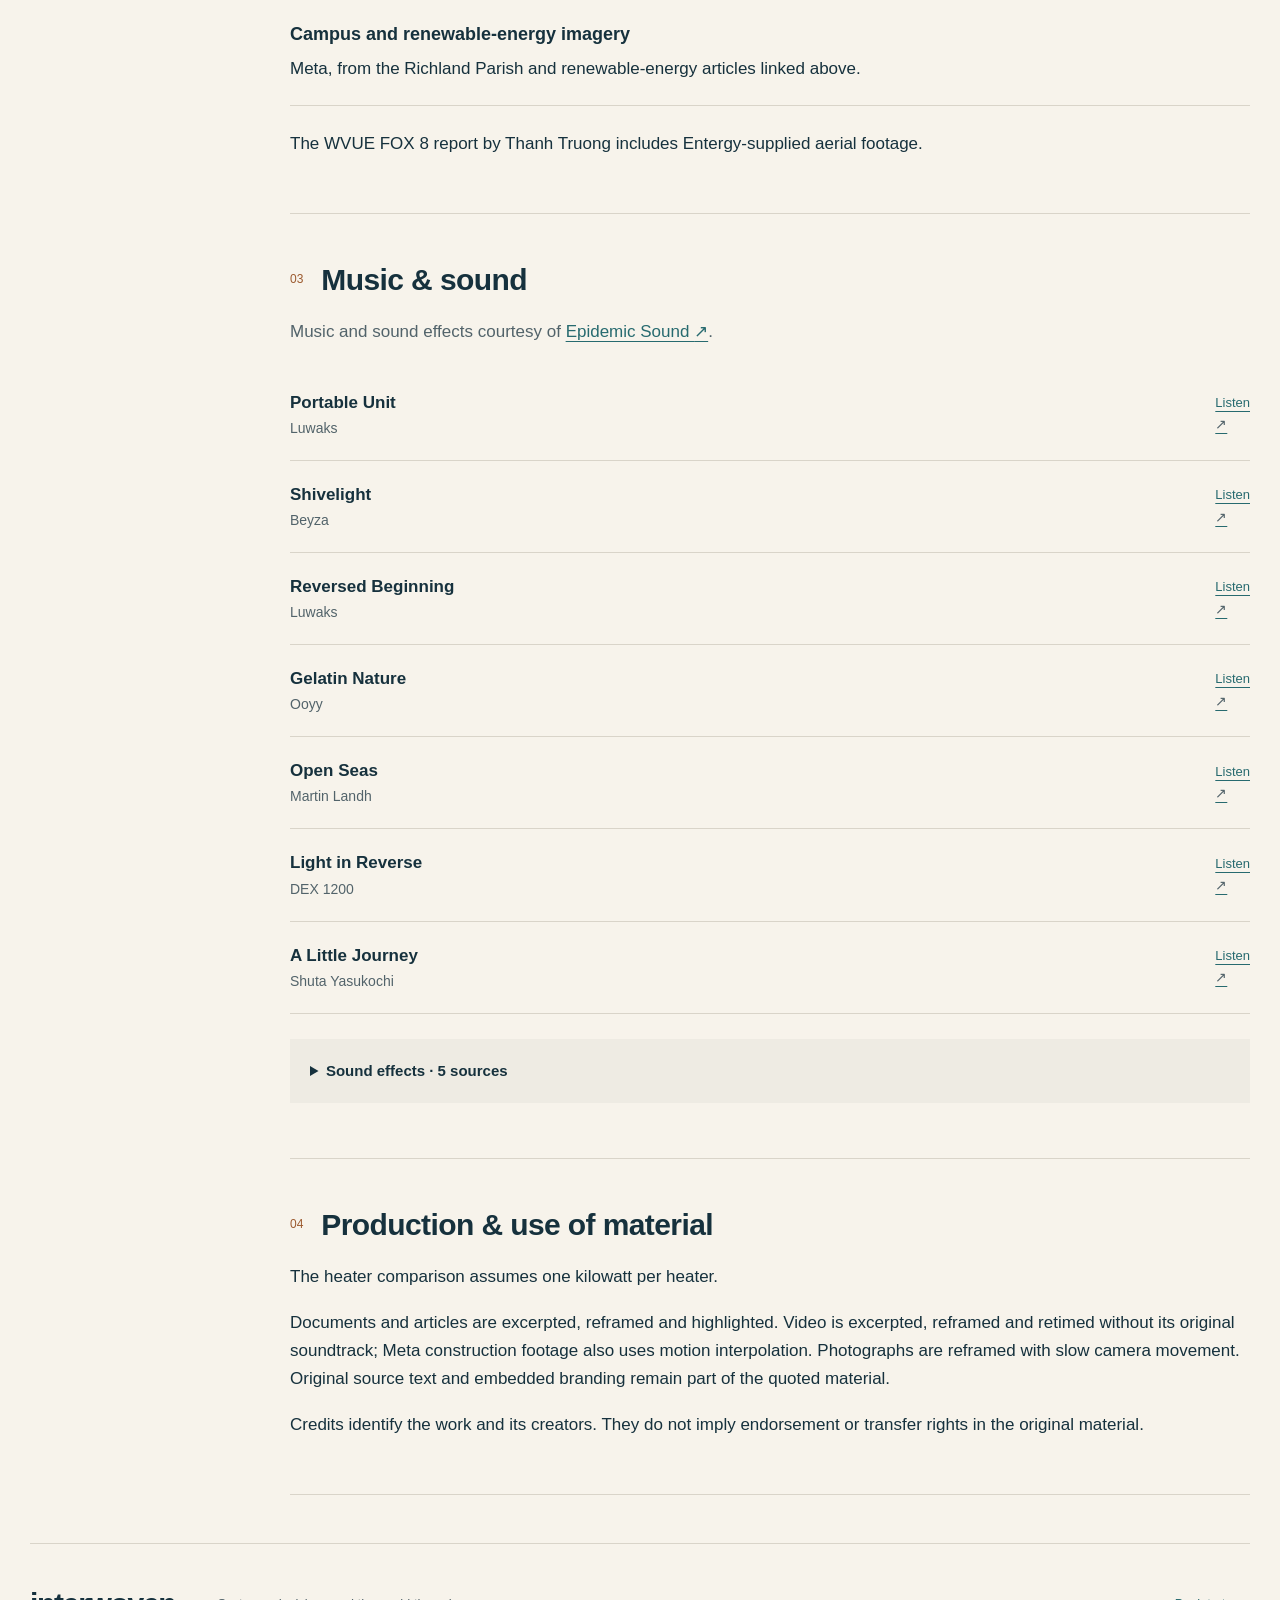
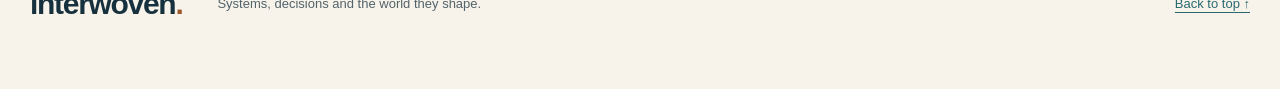
==== commit f4e1b9b1: "Keep essential credits and documentary sources" ====
--- a/ai-power.html
+++ b/ai-power.html
@@ -1,13 +1,12 @@
 <!doctype html>
-<html lang="en"><head><meta charset="utf-8"><meta name="viewport" content="width=device-width,initial-scale=1"><title>AI Power — Sources &amp; credits | Interwoven</title><meta name="description" content="Sources, photographers, footage creators and music credits for Interwoven's documentary about powering a five-gigawatt AI campus."><link rel="stylesheet" href="style.css"></head>
+<html lang="en"><head><meta charset="utf-8"><meta name="viewport" content="width=device-width,initial-scale=1"><title>AI Power — Sources &amp; credits | Interwoven</title><meta name="description" content="Documentary sources, photography and required music credits for Interwoven's documentary about powering a five-gigawatt AI campus."><link rel="stylesheet" href="style.css"></head>
 <body><a class="skip" href="#main">Skip to content</a>
 <header class="masthead"><a class="wordmark" href="index.html">interwoven<span class="dot">.</span></a><span class="mast-label">THE RECORD BEHIND THE FILM</span></header>
-<main id="main"><section class="hero"><div><p class="eyebrow">AI POWER / SOURCE NOTES</p><h1>How do you power a five-gigawatt AI campus?</h1><p class="intro">The documents, reporting and creative work behind our film about Hyperion, Louisiana, and the infrastructure needed to deliver its power.</p><p class="edition">Sources &amp; credits · Updated 28 October 2026</p></div><figure><img src="ai-power-thumbnail.jpg" alt="The film thumbnail: a glowing electric heater and the words 5 Million Heaters." width="1280" height="720"><figcaption>Film artwork · Interwoven</figcaption></figure></section>
-<nav class="sections" aria-label="On this page"><a href="#sources">Sources</a><a href="#photography">Photography</a><a href="#stock">Stock footage</a><a href="#audio">Music &amp; sound</a><a href="#production">Production</a></nav>
-<div class="body-grid"><aside class="rail"><span>IN THIS RECORD</span><strong>16</strong><p>Documentary sources</p><strong>40</strong><p>Stock footage entries</p><a href="credits.txt" download>Download credits ↓</a></aside><div class="content">
+<main id="main"><section class="hero"><div><p class="eyebrow">AI POWER / SOURCE NOTES</p><h1>How do you power a five-gigawatt AI campus?</h1><p class="intro">The documents, reporting and creative work behind our film about Hyperion, Louisiana, and the infrastructure needed to deliver its power.</p><p class="edition">Sources &amp; credits · Updated 28 October 2026</p></div><figure><img src="ai-power-thumbnail.jpg" alt="The film thumbnail: a glowing electric heater and the words 5 Million Heaters." width="1280" height="720"></figure></section>
+<nav class="sections" aria-label="On this page"><a href="#sources">Sources</a><a href="#photography">Photography</a><a href="#audio">Music &amp; sound</a><a href="#production">Production</a></nav>
+<div class="body-grid"><aside class="rail"><span>IN THIS RECORD</span><strong>16</strong><p>Documentary sources</p><a href="credits.txt" download>Download credits ↓</a></aside><div class="content">
 <section id="sources"><div class="section-head"><span>01</span><h2>Documentary sources</h2></div><p class="lead">Original articles, reports, footage and photographs quoted or used in the film. Links lead to the publishers’ original pages.</p><div><article class="source" id="source-1"><span class="number">01</span><div><h3>Meta - Deepening our investment in Richland Parish, Louisiana (13 July 2026): article, campus photograph and construction montage.</h3><a href="https://datacenters.atmeta.com/2026/07/deepening-our-investment-in-richland-parish-louisiana/" target="_blank" rel="noopener noreferrer">Original source <span aria-hidden="true">↗</span><span class="sr-only"> (opens in a new tab)</span></a></div></article><article class="source" id="source-2"><span class="number">02</span><div><h3>Meta / Louisiana Economic Development - Richland Parish project film (2026).</h3><a href="https://www.youtube.com/watch?v=7NR0F8vl3Bw" target="_blank" rel="noopener noreferrer">Original source <span aria-hidden="true">↗</span><span class="sr-only"> (opens in a new tab)</span></a></div></article><article class="source" id="source-3"><span class="number">03</span><div><h3>Louisiana Economic Development - Meta expansion announcement event (2026).</h3><a href="https://www.youtube.com/watch?v=KspmW92TL9w" target="_blank" rel="noopener noreferrer">Original source <span aria-hidden="true">↗</span><span class="sr-only"> (opens in a new tab)</span></a></div></article><article class="source" id="source-4"><span class="number">04</span><div><h3>KNOE - Smalling substation groundbreaking report (27 June 2025).</h3><a href="https://www.knoe.com/video/2025/06/27/entergy-louisiana-breaks-ground-substation-serve-meta-data-center/" target="_blank" rel="noopener noreferrer">Original source <span aria-hidden="true">↗</span><span class="sr-only"> (opens in a new tab)</span></a></div></article><article class="source" id="source-5"><span class="number">05</span><div><h3>Thanh Truong / WVUE FOX 8 - Meta&#x27;s $27 billion AI data center is transforming rural Louisiana (12 May 2026). Includes Entergy-supplied aerial footage.</h3><a href="https://www.fox8live.com/2026/05/12/metas-27-billion-ai-data-center-is-transforming-rural-louisiana/" target="_blank" rel="noopener noreferrer">Original source <span aria-hidden="true">↗</span><span class="sr-only"> (opens in a new tab)</span></a></div></article><article class="source" id="source-6"><span class="number">06</span><div><h3>Entergy Louisiana Team - Entergy Louisiana breaks ground on key substation to power data center in Richland Parish (27 June 2025). Groundbreaking photograph: © Tom Beck, via Entergy Louisiana.</h3><a href="https://www.entergy.com/news/entergy-louisiana-breaks-ground-on-key-substation-to-power-data-center-in-richland-parish" target="_blank" rel="noopener noreferrer">Original source <span aria-hidden="true">↗</span><span class="sr-only"> (opens in a new tab)</span></a></div></article><article class="source" id="source-7"><span class="number">07</span><div><h3>Hitachi Energy - Largest HVDC Light transformer ever built on its journey to China from Sweden (2026): transport film and heavy-haul photograph. Ship-loading photograph: © Kentaroo Tryman, via Hitachi Energy. This is a separate Swedish project, not Hyperion.</h3><a href="https://www.hitachienergy.com/se/sv/news-and-events/features/2026/05/largest-hvdc-light-transformer-ever-built-on-its-journey-to-china-from-sweden" target="_blank" rel="noopener noreferrer">Original source <span aria-hidden="true">↗</span><span class="sr-only"> (opens in a new tab)</span></a></div></article><article class="source" id="source-8"><span class="number">08</span><div><h3>Louisiana Team / Entergy Louisiana - Entergy Louisiana receives LPSC approval for major infrastructure investments to support Meta’s data center and improve reliability (20 August 2025).</h3><a href="https://www.entergy.com/news/entergy-louisiana-receives-lpsc-approval-for-major-infrastructure-investments-to-support-metas-data-center-and-improve-reliability" target="_blank" rel="noopener noreferrer">Original source <span aria-hidden="true">↗</span><span class="sr-only"> (opens in a new tab)</span></a></div></article><article class="source" id="source-9"><span class="number">09</span><div><h3>Brandon Scardigli / Entergy Louisiana - Entergy Louisiana announces a new agreement with Meta that will deliver an additional $2B in customer savings (27 March 2026).</h3><a href="https://www.entergy.com/news/entergy-louisiana-announces-a-new-agreement-with-meta-that-will-deliver-an-additional-2b-in-customer-savings" target="_blank" rel="noopener noreferrer">Original source <span aria-hidden="true">↗</span><span class="sr-only"> (opens in a new tab)</span></a></div></article><article class="source" id="source-10"><span class="number">10</span><div><h3>Entergy Louisiana / MISO - Sarepta-Mount Olive expedited project review request (2024).</h3><a href="https://cdn.misoenergy.org/EES%20Sarepta%20to%20Mt%20Olive%20500%20kV%20Project%20EPR713238.pdf" target="_blank" rel="noopener noreferrer">Original source <span aria-hidden="true">↗</span><span class="sr-only"> (opens in a new tab)</span></a></div></article><article class="source" id="source-11"><span class="number">11</span><div><h3>MISO - MTEP25 report (2025), pp.122,124.</h3><a href="https://cdn.misoenergy.org/MTEP25%20Report731648.pdf" target="_blank" rel="noopener noreferrer">Original source <span aria-hidden="true">↗</span><span class="sr-only"> (opens in a new tab)</span></a></div></article><article class="source" id="source-12"><span class="number">12</span><div><h3>Louisiana Public Service Commission - Order U-37882 (14 May 2026), p.3.</h3><a href="https://lpscpubvalence.lpsc.louisiana.gov/portal/PSC/DocumentDetails?documentId=180141" target="_blank" rel="noopener noreferrer">Original source <span aria-hidden="true">↗</span><span class="sr-only"> (opens in a new tab)</span></a></div></article><article class="source" id="source-13"><span class="number">13</span><div><h3>U.S. Department of Energy - Large Power Transformer Resilience report (July 2024), pp.12,15,17,20.</h3><a href="https://www.energy.gov/sites/default/files/2024-10/EXEC-2022-001242%20-%20Large%20Power%20Transformer%20Resilience%20Report%20signed%20by%20Secretary%20Granholm%20on%207-10-24.pdf" target="_blank" rel="noopener noreferrer">Original source <span aria-hidden="true">↗</span><span class="sr-only"> (opens in a new tab)</span></a></div></article><article class="source" id="source-14"><span class="number">14</span><div><h3>Entergy Arkansas - El Dorado-Smalling project schedule (accessed 30 September 2026).</h3><a href="https://www.entergyarkansas.com/eldoradostrong" target="_blank" rel="noopener noreferrer">Original source <span aria-hidden="true">↗</span><span class="sr-only"> (opens in a new tab)</span></a></div></article><article class="source" id="source-15"><span class="number">15</span><div><h3>Meta - Our approach to clean and renewable energy (14 October 2024), including article header image.</h3><a href="https://sustainability.atmeta.com/blog/2024/10/14/our-approach-to-clean-and-renewable-energy/" target="_blank" rel="noopener noreferrer">Original source <span aria-hidden="true">↗</span><span class="sr-only"> (opens in a new tab)</span></a></div></article><article class="source" id="source-16"><span class="number">16</span><div><h3>Union of Concerned Scientists - Transparency Win: Judge Orders Meta to Reveal Withheld Evidence Behind Louisiana Gas Plant Buildout (14 July 2026).</h3><a href="https://www.ucs.org/about/news/judge-orders-meta-explain-new-gas-demand-hyperscale-louisiana-data-center" target="_blank" rel="noopener noreferrer">Original source <span aria-hidden="true">↗</span><span class="sr-only"> (opens in a new tab)</span></a></div></article></div></section>
 <section id="photography"><div class="section-head"><span>02</span><h2>Photographers &amp; visual material</h2></div><div class="photo-credit"><h3>Smalling groundbreaking photograph</h3><p>© Tom Beck, via Entergy Louisiana. Published with the Entergy Louisiana Team’s Smalling announcement, 27 June 2025.</p></div><div class="photo-credit"><h3>Transformer ship-loading photograph</h3><p>© Kentaroo Tryman, via Hitachi Energy. This credit applies to the ship-loading photograph. The separate heavy-haul photograph and transport film are credited to Hitachi Energy. The Swedish project is not Hyperion.</p></div><div class="photo-credit"><h3>Campus and renewable-energy imagery</h3><p>Meta, from the Richland Parish and renewable-energy articles linked above.</p></div><p>The WVUE FOX 8 report by Thanh Truong includes Entergy-supplied aerial footage.</p></section>
-<section id="stock"><div class="section-head"><span>03</span><h2>Illustrative stock footage</h2></div><p class="lead">Generic infrastructure footage supplies context; it is not presented as the interior of Hyperion, Smalling or footage of named project personnel.</p><p>Artgrid footage is sourced through the channel’s subscription. Pexels footage is used under the <a href="https://www.pexels.com/license/" target="_blank" rel="noopener noreferrer">Pexels Licence <span aria-hidden="true">↗</span><span class="sr-only"> (opens in a new tab)</span></a>. Credits do not grant visitors reuse rights; consult the original provider’s terms.</p><div class="table-wrap"><table><caption class="sr-only">Stock footage creators and original sources</caption><thead><tr><th scope="col">Creator / provider</th><th scope="col">Footage</th><th scope="col">Source</th></tr></thead><tbody><tr><td><strong>Adrian Vidak</strong><small>Artgrid · Clip 6285846</small></td><td>Electricity, Electrical, Power, Energy</td><td><a href="https://artgrid.io/clip/6285846/electricity-electrical-power-energy" target="_blank" rel="noopener noreferrer">View clip <span aria-hidden="true">↗</span><span class="sr-only"> (opens in a new tab)</span></a></td></tr><tr><td><strong>Arbel Rom</strong><small>Artgrid · Clip 40259</small></td><td>flashing lights on electronic server macro</td><td><a href="https://artgrid.io/clip/40259/flashing-lights-on-electronic-server-macro" target="_blank" rel="noopener noreferrer">View clip <span aria-hidden="true">↗</span><span class="sr-only"> (opens in a new tab)</span></a></td></tr><tr><td><strong>Connect Films Stock</strong><small>Artgrid · Clip 6212966</small></td><td>Sunset, Solar Farm, Drone, Renewable Energy</td><td><a href="https://artgrid.io/clip/6212966/sunset-solar-farm-drone-renewable-energy" target="_blank" rel="noopener noreferrer">View clip <span aria-hidden="true">↗</span><span class="sr-only"> (opens in a new tab)</span></a></td></tr><tr><td><strong>Polina Borisova</strong><small>Artgrid · Clip 341719</small></td><td>Technician, Electrical Cabinet, Electricity Meter, Inspecting</td><td><a href="https://artgrid.io/clip/341719/goggles-man-inspecting-electricity-meter" target="_blank" rel="noopener noreferrer">View clip <span aria-hidden="true">↗</span><span class="sr-only"> (opens in a new tab)</span></a></td></tr><tr><td><strong>Adrian Vidak</strong><small>Artgrid · Clip 6285837</small></td><td>Voltages, Transmission, Electricity, Electrical</td><td><a href="https://artgrid.io/clip/6285837/voltages-transmission-electricity-electrical" target="_blank" rel="noopener noreferrer">View clip <span aria-hidden="true">↗</span><span class="sr-only"> (opens in a new tab)</span></a></td></tr><tr><td><strong>Adrian Vidak</strong><small>Artgrid · Clip 6285843</small></td><td>Substation, Transmission, Electricity, Electrical</td><td><a href="https://artgrid.io/clip/6285843/substation-transmission-electricity-electrical" target="_blank" rel="noopener noreferrer">View clip <span aria-hidden="true">↗</span><span class="sr-only"> (opens in a new tab)</span></a></td></tr><tr><td><strong>Arbel Rom</strong><small>Artgrid · Clip 40260</small></td><td>flashing lights on electronic server rack focus</td><td><a href="https://artgrid.io/clip/40260/engines-dark-flashing-computers" target="_blank" rel="noopener noreferrer">View clip <span aria-hidden="true">↗</span><span class="sr-only"> (opens in a new tab)</span></a></td></tr><tr><td><strong>Kristian Kettner</strong><small>Artgrid · Clip 87581</small></td><td>raised flooring and computer units in an isle at a data center</td><td><a href="https://artgrid.io/clip/87581/computer-business-data-center-machine-room" target="_blank" rel="noopener noreferrer">View clip <span aria-hidden="true">↗</span><span class="sr-only"> (opens in a new tab)</span></a></td></tr><tr><td><strong>Evgeniy Shkolenko</strong><small>Artgrid · Clip 366282</small></td><td>Engineers, Data Center, Standing, Checking</td><td><a href="https://artgrid.io/clip/366282/data-center-security-servers-checking" target="_blank" rel="noopener noreferrer">View clip <span aria-hidden="true">↗</span><span class="sr-only"> (opens in a new tab)</span></a></td></tr><tr><td><strong>Dmitrii Borovikov</strong><small>Artgrid · Clip 386557</small></td><td>Power Plant, Engineer, Engineering Plans, Reading</td><td><a href="https://artgrid.io/clip/386557/engineering-plans-power-plant-switches-helmet" target="_blank" rel="noopener noreferrer">View clip <span aria-hidden="true">↗</span><span class="sr-only"> (opens in a new tab)</span></a></td></tr><tr><td><strong>Justin Ahlmann</strong><small>Artgrid · Clip 622091</small></td><td>Tractor, Excavator, Field, Construction</td><td><a href="https://artgrid.io/clip/622091/construction-tractor-excavator-field" target="_blank" rel="noopener noreferrer">View clip <span aria-hidden="true">↗</span><span class="sr-only"> (opens in a new tab)</span></a></td></tr><tr><td><strong>Via Films</strong><small>Artgrid · Clip 6036911</small></td><td>Energy, America, Electrical Grid, Pylons</td><td><a href="https://artgrid.io/clip/6036911/energy-america-electrical-grid-pylons" target="_blank" rel="noopener noreferrer">View clip <span aria-hidden="true">↗</span><span class="sr-only"> (opens in a new tab)</span></a></td></tr><tr><td><strong>Singularity</strong><small>Artgrid · Clip 6048802</small></td><td>Cutting, Saw, Beams, Workers</td><td><a href="https://artgrid.io/clip/6048802/cutting-saw-beams-workers" target="_blank" rel="noopener noreferrer">View clip <span aria-hidden="true">↗</span><span class="sr-only"> (opens in a new tab)</span></a></td></tr><tr><td><strong>Singularity</strong><small>Artgrid · Clip 6048815</small></td><td>Construction, Beams, Floors, Metal</td><td><a href="https://artgrid.io/clip/6048815/construction-beams-floors-metal" target="_blank" rel="noopener noreferrer">View clip <span aria-hidden="true">↗</span><span class="sr-only"> (opens in a new tab)</span></a></td></tr><tr><td><strong>Oleh Ibrahimov</strong><small>Artgrid · Clip 6204056</small></td><td>Drone, Power Station, Electric, Transmission Towers</td><td><a href="https://artgrid.io/clip/6204056/drone-power-station-electric-transmission-towers" target="_blank" rel="noopener noreferrer">View clip <span aria-hidden="true">↗</span><span class="sr-only"> (opens in a new tab)</span></a></td></tr><tr><td><strong>Artem Medvediev</strong><small>Artgrid · Clip 6371676</small></td><td>Power Plant, Transformer, Electricity, Factory</td><td><a href="https://artgrid.io/clip/6371676/power-plant-transformer-electricity-factory" target="_blank" rel="noopener noreferrer">View clip <span aria-hidden="true">↗</span><span class="sr-only"> (opens in a new tab)</span></a></td></tr><tr><td><strong>Artem Medvediev</strong><small>Artgrid · Clip 6371682</small></td><td>Power Plant, Construction, Excavator, Top Shot</td><td><a href="https://artgrid.io/clip/6371682/power-plant-construction-excavator-top-shot" target="_blank" rel="noopener noreferrer">View clip <span aria-hidden="true">↗</span><span class="sr-only"> (opens in a new tab)</span></a></td></tr><tr><td><strong>Adrian Vidak</strong><small>Artgrid · Clip 6285850</small></td><td>Voltages, Transmission, Electricity, Electrical</td><td><a href="https://artgrid.io/clip/6285850/voltages-transmission-electricity-electrical" target="_blank" rel="noopener noreferrer">View clip <span aria-hidden="true">↗</span><span class="sr-only"> (opens in a new tab)</span></a></td></tr><tr><td><strong>Arbel Rom</strong><small>Artgrid · Clip 40283</small></td><td>small lit room with big computer servers</td><td><a href="https://artgrid.io" target="_blank" rel="noopener noreferrer">Provider catalogue <span aria-hidden="true">↗</span><span class="sr-only"> (opens in a new tab)</span></a></td></tr><tr><td><strong>Oleh Ibrahimov</strong><small>Artgrid · Clip 6204051</small></td><td>Trees, Drone, Power Lines, Forest</td><td><a href="https://artgrid.io/clip/6204051/trees-drone-power-lines-forest" target="_blank" rel="noopener noreferrer">View clip <span aria-hidden="true">↗</span><span class="sr-only"> (opens in a new tab)</span></a></td></tr><tr><td><strong>Adrian Vidak</strong><small>Artgrid · Clip 6285847</small></td><td>Energy, Transmission, Substation, Electricity</td><td><a href="https://artgrid.io/clip/6285847/energy-transmission-substation-electricity" target="_blank" rel="noopener noreferrer">View clip <span aria-hidden="true">↗</span><span class="sr-only"> (opens in a new tab)</span></a></td></tr><tr><td><strong>Okos</strong><small>Artgrid · Clip 6381275</small></td><td>Energy Production, Power Plant, Coast, Chimney</td><td><a href="https://artgrid.io/clip/6381275/energy-production-power-plant-coast-chimney" target="_blank" rel="noopener noreferrer">View clip <span aria-hidden="true">↗</span><span class="sr-only"> (opens in a new tab)</span></a></td></tr><tr><td><strong>Adrian Vidak</strong><small>Artgrid · Clip 6285838</small></td><td>Electricity, Electrical, Power, Energy</td><td><a href="https://artgrid.io/clip/6285838/electricity-electrical-power-energy" target="_blank" rel="noopener noreferrer">View clip <span aria-hidden="true">↗</span><span class="sr-only"> (opens in a new tab)</span></a></td></tr><tr><td><strong>Adrian Vidak</strong><small>Artgrid · Clip 6285840</small></td><td>Transmission, Electricity, Electrical, Energy</td><td><a href="https://artgrid.io/clip/6285840/transmission-electricity-electrical-energy" target="_blank" rel="noopener noreferrer">View clip <span aria-hidden="true">↗</span><span class="sr-only"> (opens in a new tab)</span></a></td></tr><tr><td><strong>Adrian Vidak</strong><small>Artgrid · Clip 6285842</small></td><td>Transmission, Electricity, Electrical, Power</td><td><a href="https://artgrid.io/clip/6285842/transmission-electricity-electrical-power" target="_blank" rel="noopener noreferrer">View clip <span aria-hidden="true">↗</span><span class="sr-only"> (opens in a new tab)</span></a></td></tr><tr><td><strong>Adrian Vidak</strong><small>Artgrid · Clip 6285848</small></td><td>Transmission, Electricity, Electrical, Power</td><td><a href="https://artgrid.io/clip/6285848/transmission-electricity-electrical-power" target="_blank" rel="noopener noreferrer">View clip <span aria-hidden="true">↗</span><span class="sr-only"> (opens in a new tab)</span></a></td></tr><tr><td><strong>Adrian Vidak</strong><small>Artgrid · Clip 6285849</small></td><td>Electricity, Transmission, Electrical, Power</td><td><a href="https://artgrid.io/clip/6285849/electricity-transmission-electrical-power" target="_blank" rel="noopener noreferrer">View clip <span aria-hidden="true">↗</span><span class="sr-only"> (opens in a new tab)</span></a></td></tr><tr><td><strong>Adrian Vidak</strong><small>Artgrid · Clip 6285852</small></td><td>Energy, Transmission, Voltages, Substation</td><td><a href="https://artgrid.io/clip/6285852/energy-transmission-voltages-substation" target="_blank" rel="noopener noreferrer">View clip <span aria-hidden="true">↗</span><span class="sr-only"> (opens in a new tab)</span></a></td></tr><tr><td><strong>Evgeniy Shkolenko</strong><small>Artgrid · Clip 621186</small></td><td>Site, Powerplant, Workers, Walking</td><td><a href="https://artgrid.io/clip/621186/workers-site-powerplant-safety-wear" target="_blank" rel="noopener noreferrer">View clip <span aria-hidden="true">↗</span><span class="sr-only"> (opens in a new tab)</span></a></td></tr><tr><td><strong>Videophilia</strong><small>Artgrid · Clip 6009471</small></td><td>Electricity Pylon, Transmission Tower, Cables, Transmission</td><td><a href="https://artgrid.io/clip/6009471/electricity-pylon-transmission-tower-cables-transmission" target="_blank" rel="noopener noreferrer">View clip <span aria-hidden="true">↗</span><span class="sr-only"> (opens in a new tab)</span></a></td></tr><tr><td><strong>Okos</strong><small>Artgrid · Clip 6381274</small></td><td>Power Plant, Top Shot, Energy Production, Chimney</td><td><a href="https://artgrid.io/clip/6381274/power-plant-top-shot-energy-production-chimney" target="_blank" rel="noopener noreferrer">View clip <span aria-hidden="true">↗</span><span class="sr-only"> (opens in a new tab)</span></a></td></tr><tr><td><strong>Denys Hrishyn</strong><small>Artgrid · Clip 167921</small></td><td>Pylon electrical voltage meadow</td><td><a href="https://artgrid.io/clip/167921/pylon-electrical-voltage-meadow" target="_blank" rel="noopener noreferrer">View clip <span aria-hidden="true">↗</span><span class="sr-only"> (opens in a new tab)</span></a></td></tr><tr><td><strong>Oleksandr Ostapchuk</strong><small>Artgrid · Clip 419538</small></td><td>Working electric poll men sun</td><td><a href="https://artgrid.io/clip/419538/working-electric-poll-men-sun" target="_blank" rel="noopener noreferrer">View clip <span aria-hidden="true">↗</span><span class="sr-only"> (opens in a new tab)</span></a></td></tr><tr><td><strong>Fine Print Films</strong><small>Artgrid · Clip 6145936</small></td><td>Girders crane engineering steel</td><td><a href="https://artgrid.io/clip/6145936/girders-crane-engineering-steel" target="_blank" rel="noopener noreferrer">View clip <span aria-hidden="true">↗</span><span class="sr-only"> (opens in a new tab)</span></a></td></tr><tr><td><strong>Fine Print Films</strong><small>Artgrid · Clip 6151833</small></td><td>Crane girder steel site</td><td><a href="https://artgrid.io/clip/6151833/crane-girder-steel-site" target="_blank" rel="noopener noreferrer">View clip <span aria-hidden="true">↗</span><span class="sr-only"> (opens in a new tab)</span></a></td></tr><tr><td><strong>Evgeniy Shkolenko / Frame Stock Footage</strong><small>Artgrid · Clip 621187</small></td><td>Safety wear talking standing fluorescent vest</td><td><a href="https://artgrid.io/clip/621187/safety-wear-talking-standing-fluorescent-vest" target="_blank" rel="noopener noreferrer">View clip <span aria-hidden="true">↗</span><span class="sr-only"> (opens in a new tab)</span></a></td></tr><tr><td><strong>21 Aerials</strong><small>Artgrid · Clip 6255489</small></td><td>Road america texas drone</td><td><a href="https://artgrid.io/clip/6255489/road-america-texas-drone" target="_blank" rel="noopener noreferrer">View clip <span aria-hidden="true">↗</span><span class="sr-only"> (opens in a new tab)</span></a></td></tr><tr><td><strong>Arbel Rom / The Stock Studio</strong><small>Artgrid · Clip 69531</small></td><td>Concrete poured into a mould</td><td><a href="https://artgrid.io" target="_blank" rel="noopener noreferrer">Provider catalogue <span aria-hidden="true">↗</span><span class="sr-only"> (opens in a new tab)</span></a></td></tr><tr><td><strong>Andrey Kirievskiy</strong><small>Pexels · Clip 10008388</small></td><td>Transformers at the electrical substation</td><td><a href="https://www.pexels.com/video/transformers-at-the-electrical-substation-10008388/" target="_blank" rel="noopener noreferrer">View clip <span aria-hidden="true">↗</span><span class="sr-only"> (opens in a new tab)</span></a></td></tr><tr><td><strong>Videas Cl</strong><small>Pexels · Clip 10151854</small></td><td>Electricians working at substation</td><td><a href="https://www.pexels.com/video/electricians-working-at-substation-10151854/" target="_blank" rel="noopener noreferrer">View clip <span aria-hidden="true">↗</span><span class="sr-only"> (opens in a new tab)</span></a></td></tr></tbody></table></div></section>
-<section id="audio"><div class="section-head"><span>04</span><h2>Music &amp; sound</h2></div><p class="lead">Music and sound effects courtesy of <a href="https://www.epidemicsound.com" target="_blank" rel="noopener noreferrer">Epidemic Sound <span aria-hidden="true">↗</span><span class="sr-only"> (opens in a new tab)</span></a>.</p><ul class="music"><li><div><strong>Portable Unit</strong><span>Luwaks</span></div><a href="https://www.epidemicsound.com/music/tracks/f364b472-6fdd-4538-8f04-2a88a6761cdf/" target="_blank" rel="noopener noreferrer">Listen <span aria-hidden="true">↗</span><span class="sr-only"> (opens in a new tab)</span></a></li><li><div><strong>Shivelight</strong><span>Beyza</span></div><a href="https://www.epidemicsound.com/music/tracks/d3f3ba76-3856-425e-925f-27ab17a401a5/" target="_blank" rel="noopener noreferrer">Listen <span aria-hidden="true">↗</span><span class="sr-only"> (opens in a new tab)</span></a></li><li><div><strong>Reversed Beginning</strong><span>Luwaks</span></div><a href="https://www.epidemicsound.com/music/tracks/beb8738e-2984-31bb-934c-294237f9d351/" target="_blank" rel="noopener noreferrer">Listen <span aria-hidden="true">↗</span><span class="sr-only"> (opens in a new tab)</span></a></li><li><div><strong>Gelatin Nature</strong><span>Ooyy</span></div><a href="https://www.epidemicsound.com/music/tracks/f6e503d7-5b2f-325c-9b13-8e5a6f2b9a03/" target="_blank" rel="noopener noreferrer">Listen <span aria-hidden="true">↗</span><span class="sr-only"> (opens in a new tab)</span></a></li><li><div><strong>Open Seas</strong><span>Martin Landh</span></div><a href="https://www.epidemicsound.com/music/tracks/25dc47dc-7f79-49e5-bf27-0c15fcd4c15e/" target="_blank" rel="noopener noreferrer">Listen <span aria-hidden="true">↗</span><span class="sr-only"> (opens in a new tab)</span></a></li><li><div><strong>Light in Reverse</strong><span>DEX 1200</span></div><a href="https://www.epidemicsound.com/music/tracks/b1d885e7-91ea-438c-bed2-0651eb5a5520/" target="_blank" rel="noopener noreferrer">Listen <span aria-hidden="true">↗</span><span class="sr-only"> (opens in a new tab)</span></a></li><li><div><strong>A Little Journey</strong><span>Shuta Yasukochi</span></div><a href="https://www.epidemicsound.com/music/tracks/99d2db7a-d020-4c67-9a11-abfb2516d322/" target="_blank" rel="noopener noreferrer">Listen <span aria-hidden="true">↗</span><span class="sr-only"> (opens in a new tab)</span></a></li></ul><details><summary>Sound effects · 5 sources</summary><ul class="effects"><li><a href="https://www.epidemicsound.com/sound-effects/tracks/c52cf22f-9ad0-4e26-b841-f5951a4f7526/" target="_blank" rel="noopener noreferrer">Swooshes, Whoosh, Designed, Swoosh, Light <span aria-hidden="true">↗</span><span class="sr-only"> (opens in a new tab)</span></a></li><li><a href="https://www.epidemicsound.com/sound-effects/tracks/b094765f-6b8d-4663-86af-45f97434070e/" target="_blank" rel="noopener noreferrer">User Interface, Click, Mechanical, Button, Short, Variations <span aria-hidden="true">↗</span><span class="sr-only"> (opens in a new tab)</span></a></li><li><a href="https://www.epidemicsound.com/sound-effects/tracks/fd14f31c-df87-48f5-8a33-579df5abd66a/" target="_blank" rel="noopener noreferrer">User Interface, Click, Button, Short, Soft, Low, Chord, One Hit <span aria-hidden="true">↗</span><span class="sr-only"> (opens in a new tab)</span></a></li><li><a href="https://www.epidemicsound.com/sound-effects/tracks/ffd6737b-c2b6-4454-b803-d7ac1743f725/" target="_blank" rel="noopener noreferrer">Paper, Handle, Notepad, Page Turn, Single <span aria-hidden="true">↗</span><span class="sr-only"> (opens in a new tab)</span></a></li><li><a href="https://www.epidemicsound.com/sound-effects/tracks/844f57e0-db47-4ea9-b712-8757b37ef151/" target="_blank" rel="noopener noreferrer">User Interface, Click, Button, Short, Soft, Click, Mid, Dry, Woody <span aria-hidden="true">↗</span><span class="sr-only"> (opens in a new tab)</span></a></li></ul></details></section>
-<section id="production"><div class="section-head"><span>05</span><h2>Production &amp; use of material</h2></div><p>Original explanations, graphics and animation by Interwoven. The heater comparison assumes one kilowatt per heater.</p><p>Documents and articles are excerpted, reframed and highlighted. Video is excerpted, reframed and retimed without its original soundtrack; Meta construction footage also uses motion interpolation. Photographs are reframed with slow camera movement. Original source text and embedded branding remain part of the quoted material.</p><p>Credits identify the work and its creators. They do not imply endorsement or transfer rights in the original material.</p></section>
+<section id="audio"><div class="section-head"><span>03</span><h2>Music &amp; sound</h2></div><p class="lead">Music and sound effects courtesy of <a href="https://www.epidemicsound.com" target="_blank" rel="noopener noreferrer">Epidemic Sound <span aria-hidden="true">↗</span><span class="sr-only"> (opens in a new tab)</span></a>.</p><ul class="music"><li><div><strong>Portable Unit</strong><span>Luwaks</span></div><a href="https://www.epidemicsound.com/music/tracks/f364b472-6fdd-4538-8f04-2a88a6761cdf/" target="_blank" rel="noopener noreferrer">Listen <span aria-hidden="true">↗</span><span class="sr-only"> (opens in a new tab)</span></a></li><li><div><strong>Shivelight</strong><span>Beyza</span></div><a href="https://www.epidemicsound.com/music/tracks/d3f3ba76-3856-425e-925f-27ab17a401a5/" target="_blank" rel="noopener noreferrer">Listen <span aria-hidden="true">↗</span><span class="sr-only"> (opens in a new tab)</span></a></li><li><div><strong>Reversed Beginning</strong><span>Luwaks</span></div><a href="https://www.epidemicsound.com/music/tracks/beb8738e-2984-31bb-934c-294237f9d351/" target="_blank" rel="noopener noreferrer">Listen <span aria-hidden="true">↗</span><span class="sr-only"> (opens in a new tab)</span></a></li><li><div><strong>Gelatin Nature</strong><span>Ooyy</span></div><a href="https://www.epidemicsound.com/music/tracks/f6e503d7-5b2f-325c-9b13-8e5a6f2b9a03/" target="_blank" rel="noopener noreferrer">Listen <span aria-hidden="true">↗</span><span class="sr-only"> (opens in a new tab)</span></a></li><li><div><strong>Open Seas</strong><span>Martin Landh</span></div><a href="https://www.epidemicsound.com/music/tracks/25dc47dc-7f79-49e5-bf27-0c15fcd4c15e/" target="_blank" rel="noopener noreferrer">Listen <span aria-hidden="true">↗</span><span class="sr-only"> (opens in a new tab)</span></a></li><li><div><strong>Light in Reverse</strong><span>DEX 1200</span></div><a href="https://www.epidemicsound.com/music/tracks/b1d885e7-91ea-438c-bed2-0651eb5a5520/" target="_blank" rel="noopener noreferrer">Listen <span aria-hidden="true">↗</span><span class="sr-only"> (opens in a new tab)</span></a></li><li><div><strong>A Little Journey</strong><span>Shuta Yasukochi</span></div><a href="https://www.epidemicsound.com/music/tracks/99d2db7a-d020-4c67-9a11-abfb2516d322/" target="_blank" rel="noopener noreferrer">Listen <span aria-hidden="true">↗</span><span class="sr-only"> (opens in a new tab)</span></a></li></ul><details><summary>Sound effects · 5 sources</summary><ul class="effects"><li><a href="https://www.epidemicsound.com/sound-effects/tracks/c52cf22f-9ad0-4e26-b841-f5951a4f7526/" target="_blank" rel="noopener noreferrer">Epidemic Sound — Swooshes, Whoosh, Designed, Swoosh, Light <span aria-hidden="true">↗</span><span class="sr-only"> (opens in a new tab)</span></a></li><li><a href="https://www.epidemicsound.com/sound-effects/tracks/b094765f-6b8d-4663-86af-45f97434070e/" target="_blank" rel="noopener noreferrer">Epidemic Sound — User Interface, Click, Mechanical, Button, Short, Variations <span aria-hidden="true">↗</span><span class="sr-only"> (opens in a new tab)</span></a></li><li><a href="https://www.epidemicsound.com/sound-effects/tracks/fd14f31c-df87-48f5-8a33-579df5abd66a/" target="_blank" rel="noopener noreferrer">Epidemic Sound — User Interface, Click, Button, Short, Soft, Low, Chord, One Hit <span aria-hidden="true">↗</span><span class="sr-only"> (opens in a new tab)</span></a></li><li><a href="https://www.epidemicsound.com/sound-effects/tracks/ffd6737b-c2b6-4454-b803-d7ac1743f725/" target="_blank" rel="noopener noreferrer">Epidemic Sound — Paper, Handle, Notepad, Page Turn, Single <span aria-hidden="true">↗</span><span class="sr-only"> (opens in a new tab)</span></a></li><li><a href="https://www.epidemicsound.com/sound-effects/tracks/844f57e0-db47-4ea9-b712-8757b37ef151/" target="_blank" rel="noopener noreferrer">Epidemic Sound — User Interface, Click, Button, Short, Soft, Click, Mid, Dry, Woody <span aria-hidden="true">↗</span><span class="sr-only"> (opens in a new tab)</span></a></li></ul></details></section>
+<section id="production"><div class="section-head"><span>04</span><h2>Production &amp; use of material</h2></div><p>The heater comparison assumes one kilowatt per heater.</p><p>Documents and articles are excerpted, reframed and highlighted. Video is excerpted, reframed and retimed without its original soundtrack; Meta construction footage also uses motion interpolation. Photographs are reframed with slow camera movement. Original source text and embedded branding remain part of the quoted material.</p><p>Credits identify the work and its creators. They do not imply endorsement or transfer rights in the original material.</p></section>
 </div></div></main><footer><a class="wordmark" href="index.html">interwoven<span class="dot">.</span></a><p>Systems, decisions and the world they shape.</p><a href="#main">Back to top ↑</a></footer></body></html>
